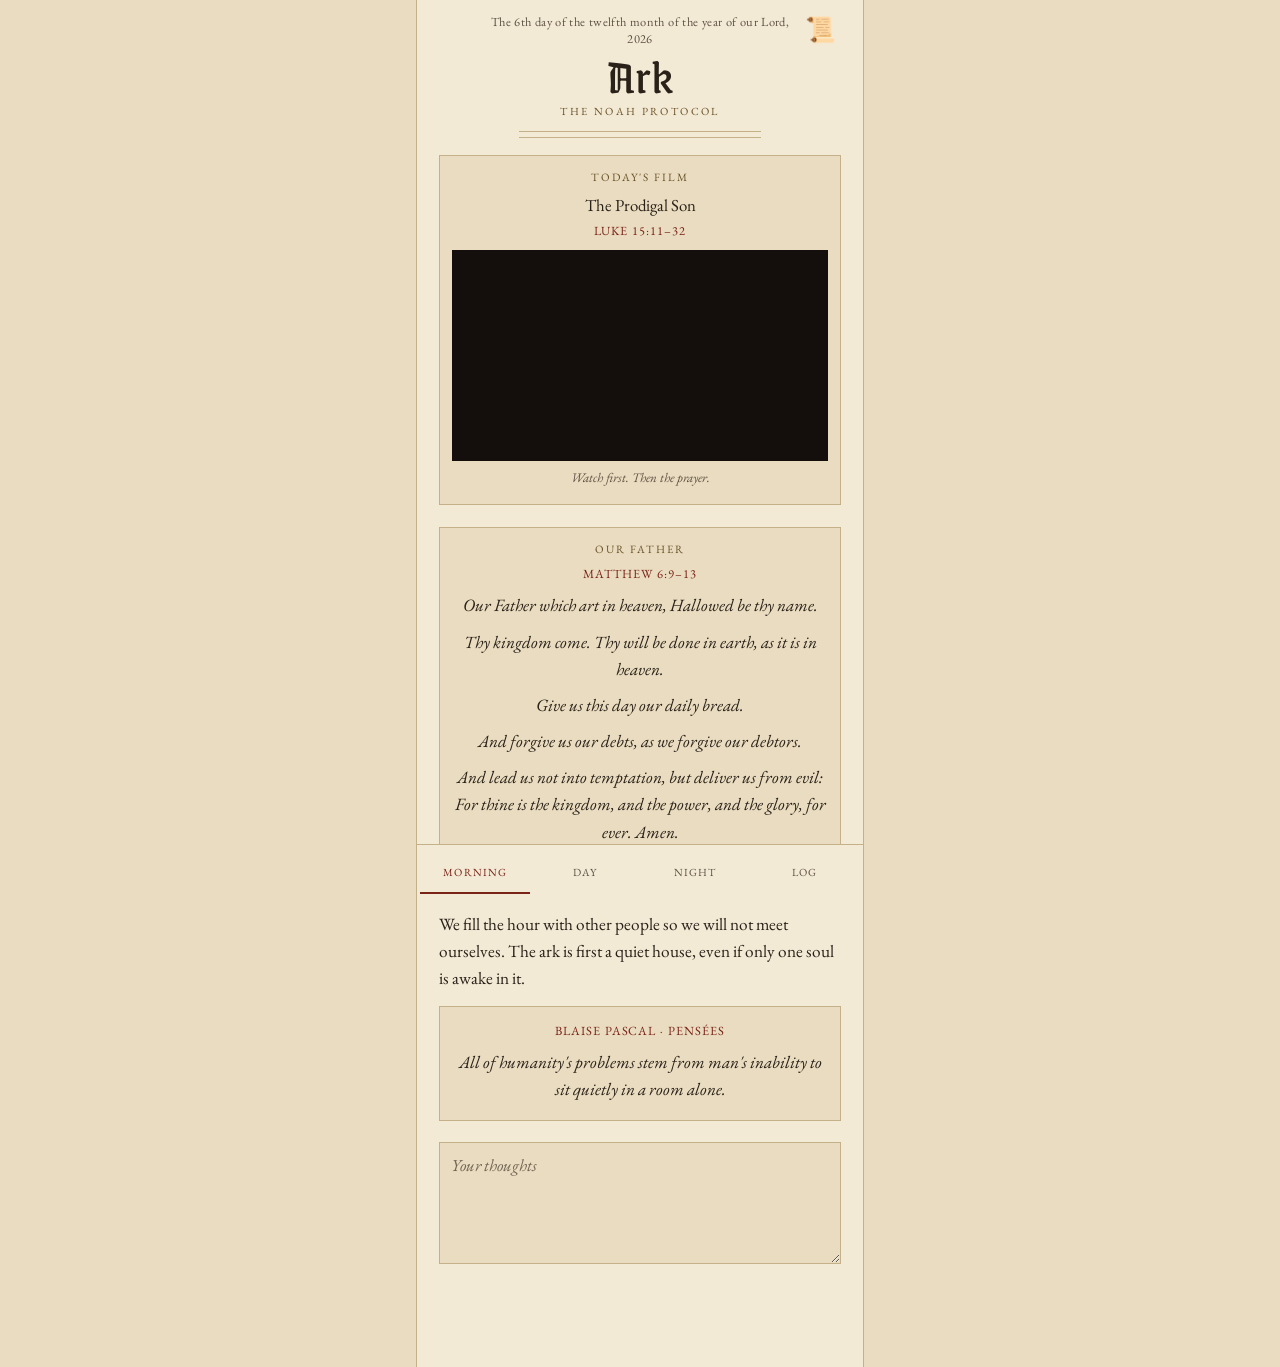
==== index.html @ 2a790497 "Add a sequential daily lesson and restore note placeholders One lesson a day: Morning teaches, Day k" ====
<!doctype html>
<html lang="en" dir="ltr">
  <head>
    <meta charset="UTF-8" />
    <meta name="viewport" content="width=device-width, initial-scale=1.0, viewport-fit=cover" />
    <title>Ark</title>
    <link rel="manifest" href="manifest.json" />
    <link rel="icon" href="icons/favicon.svg" type="image/svg+xml" />
    <link rel="icon" href="icons/favicon.ico" sizes="32x32" />
    <link rel="apple-touch-icon" href="icons/apple-touch-icon.png" />
    <meta name="theme-color" content="#000000" />
    <meta name="apple-mobile-web-app-capable" content="yes" />
    <meta name="apple-mobile-web-app-title" content="Ark" />
    <meta name="apple-mobile-web-app-status-bar-style" content="black" />
    <link rel="stylesheet" href="app.css" />
  </head>
  <body>
    <div class="page">
      <header class="masthead">
        <button type="button" class="settings-btn" id="settingsBtn" aria-label="Settings">📜</button>
        <p class="date-line" id="dateLine"></p>
        <h1 class="wordmark">Ark</h1>
        <p class="subtitle" data-i18n="subtitle">The Noah Protocol</p>
        <hr class="rule" />
      </header>
      <section class="pane" id="pane-morning">
        <div class="film" id="morningFilm">
          <h3 data-i18n="filmHead">Today's film</h3>
          <p class="film-title" id="filmTitle"></p>
          <p class="film-ref" id="filmRef"></p>
          <div class="film-frame" id="filmMount"></div>
          <p class="film-foot" id="filmFoot"></p>
        </div>
        <div class="our-father" id="ourFather">
          <h3 id="ourFatherHead">Our Father</h3>
          <p class="our-father-src" id="ourFatherSrc">Matthew 6:9–13</p>
          <div class="our-father-text" id="ourFatherText">
            <p>Our Father which art in heaven, Hallowed be thy name.</p>
            <p>Thy kingdom come. Thy will be done in earth, as it is in heaven.</p>
            <p>Give us this day our daily bread.</p>
            <p>And forgive us our debts, as we forgive our debtors.</p>
            <p>And lead us not into temptation, but deliver us from evil: For thine is the kingdom, and the power, and the glory, for ever. Amen.</p>
          </div>
        </div>
        <div class="lesson" id="lessonMorning">
          <h3 class="lesson-title" id="lessonTitle"></h3>
          <p class="lesson-teach" id="lessonTeach"></p>
          <div class="daily-quote" id="lessonWitness">
            <p class="daily-quote-src" id="lessonSrc"></p>
            <p class="daily-quote-text" id="lessonText"></p>
          </div>
        </div>
        <label class="note-block">
          <textarea class="note" data-slot="morning" rows="4" data-i18n-placeholder="notePh"></textarea>
        </label>
      </section>
      <section class="pane" id="pane-day" hidden>
        <div class="lesson lesson-keep">
          <h3 data-i18n="keepHead">Keep</h3>
          <p id="lessonKeep"></p>
        </div>
        <div class="desk">
          <h3 data-i18n="desk">Desk</h3>
          <p class="desk-now" id="chantTitle" data-i18n="chantRest">Chant at rest</p>
          <canvas class="chant-wave" id="chantWave" width="640" height="96" aria-hidden="true"></canvas>
          <div class="chant-hidden" id="chantMount"></div>
          <div class="desk-keys">
            <button class="key" type="button" id="chantPrev" data-i18n="prev">Prev</button>
            <button class="key" type="button" id="chantPlay" data-i18n="play">Play</button>
            <button class="key" type="button" id="chantNext" data-i18n="next">Next</button>
          </div>
          <p class="desk-foot" id="chantFoot"></p>
        </div>
        <label class="note-block">
          <textarea class="note" data-slot="day" rows="4" data-i18n-placeholder="notePh"></textarea>
        </label>
      </section>
      <section class="pane" id="pane-night" hidden>
        <div class="lesson lesson-close">
          <h3 data-i18n="closeHead">Close</h3>
          <p id="lessonClose"></p>
        </div>
        <label class="note-block">
          <span data-i18n="closing">Closing notes</span>
          <textarea class="note night" data-slot="night" rows="8" data-i18n-placeholder="notePh"></textarea>
        </label>
        <div class="sleep-row">
          <select id="noiseSelect" class="select-input">
            <option value="white" data-i18n="noiseWhite">White noise</option>
            <option value="rain" data-i18n="noiseRain">Rain</option>
            <option value="ocean" data-i18n="noiseOcean">Ocean</option>
            <option value="crickets" data-i18n="noiseCrickets">Crickets</option>
          </select>
          <button class="key" id="audioActionBtn" type="button" data-i18n="play" onclick="toggleNativeAudio()">Play</button>
        </div>
      </section>
      <section class="pane" id="pane-log" hidden>
        <div class="lede">
          <h2 data-i18n="logTitle">The log</h2>
        </div>
        <div class="stats" id="logStats"></div>
        <div id="logList"></div>
        <div class="remind" id="remindBox">
          <h3 data-i18n="remindHead">Bells</h3>
          <p class="remind-note" data-i18n="remindNote">Set a time for morning, day, and night. While this app is open it can ring. Add the calendar file so the phone still rings when the app is closed.</p>
          <div class="remind-row"><label for="remindOn" data-i18n="remindEnable">Enable</label><input type="checkbox" id="remindOn" /></div>
          <div class="remind-row"><label for="remind-morning" data-i18n="navMorning">Morning</label><input type="time" id="remind-morning" value="06:00" /></div>
          <div class="remind-row"><label for="remind-day" data-i18n="navDay">Day</label><input type="time" id="remind-day" value="12:00" /></div>
          <div class="remind-row"><label for="remind-night" data-i18n="navNight">Night</label><input type="time" id="remind-night" value="21:00" /></div>
          <button class="remind-ics" type="button" id="remindIcs" data-i18n="remindIcs">Add to phone calendar</button>
        </div>
      </section>
    </div>
    <nav class="nav-bar" data-i18n-aria="navAria" aria-label="The day">
      <button type="button" data-pane="morning" class="active" data-i18n="navMorning">Morning</button>
      <button type="button" data-pane="day" data-i18n="navDay">Day</button>
      <button type="button" data-pane="night" data-i18n="navNight">Night</button>
      <button type="button" data-pane="log" data-i18n="navLog">Log</button>
    </nav>
    <div class="modal-overlay" id="scriptureModal" onclick="closeModal()">
      <div class="modal-box" onclick="event.stopPropagation()">
        <div class="modal-header">
          <div class="modal-title" id="mTitle">Passage</div>
          <button class="modal-close" type="button" onclick="closeModal()">×</button>
        </div>
        <div class="modal-body" id="mBody"></div>
        <label class="note-block modal-note">
          <textarea class="note" id="modalNote" rows="4" data-i18n-placeholder="notePh"></textarea>
        </label>
      </div>
    </div>
    <div class="modal-overlay" id="settingsModal" onclick="closeSettings()">
      <div class="modal-box" onclick="event.stopPropagation()">
        <div class="modal-header">
          <div class="modal-title" data-i18n="settingsTitle">Settings</div>
          <button class="modal-close" type="button" onclick="closeSettings()">×</button>
        </div>
        <div class="setting">
          <span data-i18n="settingsLang">Language</span>
          <div class="choice" id="langChoice">
            <button type="button" data-lang="en">EN</button>
            <button type="button" data-lang="pt">PT</button>
          </div>
        </div>
        <div class="setting">
          <span data-i18n="settingsTheme">Theme</span>
          <div class="choice" id="themeChoice">
            <button type="button" data-theme-choice="system" data-i18n="themeSystem">System</button>
            <button type="button" data-theme-choice="light" data-i18n="themeLight">Light</button>
            <button type="button" data-theme-choice="dark" data-i18n="themeDark">Dark</button>
          </div>
        </div>
        <div class="drive-block">
          <span data-i18n="settingsDrive">Google Drive</span>
          <p class="remind-note" id="driveHint" data-i18n="driveHint">
            Private journal in Drive app data — it will not appear in My
            Drive. Connect once on each device. Notes upload when you tap
            Sync now, or when you leave the page. After a sync, the line
            below shows a time and how many days came through.
          </p>
          <label class="note-block">
            <span data-i18n="driveClient">OAuth client ID</span>
            <input
              type="text"
              id="driveClientId"
              class="drive-id"
              autocomplete="off"
              spellcheck="false"
            />
          </label>
          <p class="remind-note" id="driveStatus"></p>
          <button type="button" class="remind-ics" id="driveConnect" data-i18n="driveConnect">
            Connect Drive
          </button>
          <button type="button" class="remind-ics" id="driveSync" data-i18n="driveSync">
            Sync now
          </button>
          <button type="button" class="remind-ics" id="driveSignOut" data-i18n="driveSignOut">
            Sign out
          </button>
        </div>
        <div class="build-block">
          <p class="remind-note" id="buildLine">Build 57</p>
          <p class="remind-note" id="buildStatus"></p>
          <button type="button" class="remind-ics" id="buildReload" hidden>
            Reload to update
          </button>
        </div>
      </div>
    </div>
    <script src="drive-config.js"></script>
    <script src="readings.js"></script>
    <script src="quotes.js"></script>
    <script src="lessons.js"></script>
    <script src="scriptures.js"></script>
    <script src="app.js"></script>
  </body>
</html>
---- app.css ----
@font-face{font-family:"EB Garamond";src:url("fonts/eb-garamond-400.woff2") format("woff2");font-weight:400;font-style:normal;font-display:swap}
@font-face{font-family:"EB Garamond";src:url("fonts/eb-garamond-400-italic.woff2") format("woff2");font-weight:400;font-style:italic;font-display:swap}
@font-face{font-family:"EB Garamond";src:url("fonts/eb-garamond-700.woff2") format("woff2");font-weight:700;font-style:normal;font-display:swap}
@font-face{font-family:"Grenze Gotisch";src:url("fonts/grenze-gotisch-400.woff2") format("woff2");font-weight:400;font-style:normal;font-display:swap}
:root{--paper:#f3ead6;--paper-2:#e9dcc0;--ink:#2a2118;--ink-soft:#5e5143;--rubric:#7a2418;--rule:#c4b089;--gold:#8a6d3b;--gold-deep:#6a5228;--font-book:"EB Garamond",Georgia,"Palatino Linotype",Palatino,"Times New Roman",serif;--font-display:"Grenze Gotisch",Georgia,serif;--pad:1.1rem;--max:26.5rem;--nav-h:3.6rem}
html[data-theme="dark"]{--paper:#1a1612;--paper-2:#241f19;--ink:#eddcc0;--ink-soft:#b9a78c;--rubric:#d46a58;--rule:#5a4c38;--gold:#c4a056;--gold-deep:#e0c27a}
@media(prefers-color-scheme:dark){html:not([data-theme="light"]){--paper:#1a1612;--paper-2:#241f19;--ink:#eddcc0;--ink-soft:#b9a78c;--rubric:#d46a58;--rule:#5a4c38;--gold:#c4a056;--gold-deep:#e0c27a}}
*{box-sizing:border-box;margin:0;padding:0}html,body{background:var(--paper);color:var(--ink);direction:ltr}html{overflow-x:hidden}body{font-family:var(--font-book);font-size:1.125rem;line-height:1.55;-webkit-font-smoothing:antialiased;padding:env(safe-area-inset-top) 0 0}button,input,textarea,select{font-family:inherit;color:inherit}
.page{width:min(var(--max),100%);margin:0 auto;padding:0.6rem var(--pad) calc(var(--nav-h) + 1.5rem + env(safe-area-inset-bottom));container-type:inline-size}
.masthead{position:relative;text-align:center;padding:0.2rem 2.6rem 0.15rem}
.date-line{font-size:0.78rem;letter-spacing:0.03em;line-height:1.4;color:var(--ink-soft);margin:0 auto 0.2rem;max-width:22rem}
.wordmark{font-family:var(--font-display);font-size:clamp(2.5rem,14vw,3.2rem);font-size:clamp(2.5rem,12cqi,3.2rem);font-weight:400;line-height:1;letter-spacing:0.02em}
.subtitle{margin-top:0.15rem;font-size:0.68rem;letter-spacing:0.22em;text-transform:uppercase;color:var(--gold-deep)}
.settings-btn{position:absolute;top:0;right:0;z-index:2;width:2.6rem;height:2.6rem;padding:0;border:0;background:transparent;box-shadow:none;appearance:none;-webkit-appearance:none;color:inherit;font-family:"Apple Color Emoji","Segoe UI Emoji","Noto Color Emoji",sans-serif;font-size:1.55rem;line-height:1;cursor:pointer;-webkit-tap-highlight-color:transparent}
.choice{display:flex;gap:0.35rem}.choice button{appearance:none;background:var(--paper-2);border:1px solid var(--rule);color:var(--ink);min-height:2.5rem;padding:0 0.7rem;font-size:0.78rem;letter-spacing:0.06em;cursor:pointer}.choice button.active{background:var(--ink);color:var(--paper);border-color:var(--ink)}
.setting{display:flex;align-items:center;justify-content:space-between;gap:0.75rem;margin:0.85rem 0}.setting>span{font-size:1.02rem}
.drive-block{margin:1rem 0 0.2rem;padding-top:0.85rem;border-top:1px solid var(--rule)}.drive-block>span{display:block;font-size:1.02rem;margin-bottom:0.35rem}.drive-id{display:block;width:100%;background:var(--paper-2);border:1px solid var(--rule);color:var(--ink);min-height:2.6rem;padding:0 0.65rem;font-size:0.85rem;text-align:left}
.build-block{margin:1.1rem 0 0.2rem;padding-top:0.85rem;border-top:1px solid var(--rule)}.build-block .remind-note{margin-bottom:0.35rem}
.rule{border:0;height:7px;margin:0.7rem 2.4rem 0.9rem;border-top:1px solid var(--rule);border-bottom:1px solid var(--rule)}
.pane[hidden]{display:none!important}.lede{margin-bottom:1.15rem}.lede h2{font-size:1.02rem;font-weight:400;font-style:italic;color:var(--rubric);text-align:center;margin-bottom:0.65rem}.lede p{margin-bottom:0.75rem;font-size:1.08rem}
.act{padding:0.95rem 0 1.05rem;border-top:1px dotted var(--rule)}.act-head{display:flex;align-items:flex-start;gap:0.65rem;cursor:pointer}.act-head input[type=checkbox]{appearance:none;-webkit-appearance:none;flex:0 0 1.35rem;width:1.35rem;height:1.35rem;margin-top:0.2rem;border:1.5px solid var(--gold);background:transparent;border-radius:1px}.act-head input[type=checkbox]:checked{background:var(--rubric);border-color:var(--rubric);box-shadow:inset 0 0 0 2px var(--paper)}
.act-name{font-size:1.14rem;font-weight:700;line-height:1.3}.act-name .n{font-weight:400;font-style:italic;color:var(--rubric);margin-right:0.28rem}.act-body{margin:0.45rem 0 0 2.05rem;color:var(--ink-soft);font-size:1.04rem}.act-body p{margin-bottom:0.65rem}
.reading:empty{display:none}.reading{background:var(--paper-2);border:1px solid var(--rule);padding:0.9rem 0.85rem 1rem;margin:0.55rem 0 0.7rem}.reading .src{font-size:0.72rem;letter-spacing:0.16em;text-transform:uppercase;color:var(--rubric);margin-bottom:0.5rem}.reading p{font-style:italic;color:var(--ink);font-size:1.08rem;line-height:1.58;margin-bottom:0.7rem}.reading p:last-child{margin-bottom:0}
.passage{display:block;position:relative;z-index:2;background:none;border:0;color:var(--rubric);font-style:italic;font-size:0.98rem;min-height:2.4rem;padding:0.15rem 0;cursor:pointer;text-align:left;-webkit-tap-highlight-color:transparent}
.note-block{display:block;margin-top:0.75rem}.note-block>span{display:block;font-size:0.7rem;letter-spacing:0.16em;text-transform:uppercase;color:var(--gold-deep);margin-bottom:0.3rem}
textarea.note{display:block;width:100%;min-height:6.2rem;resize:vertical;background:var(--paper-2);color:var(--ink);border:1px solid var(--rule);padding:0.6rem 0.7rem;font-size:1.05rem;line-height:1.5;font-style:italic}textarea.note::placeholder{color:var(--ink-soft);opacity:0.85}textarea.note:focus{outline:1px solid var(--gold);background:var(--paper)}textarea.note.night{min-height:9.5rem}
.sleep-row{display:flex;gap:0.5rem;margin-top:0.85rem}
.film{margin:0 0 1.35rem;padding:0.85rem 0.8rem 1rem;border:1px solid var(--rule);background:var(--paper-2)}.film h3{font-size:0.7rem;font-weight:400;letter-spacing:0.18em;text-transform:uppercase;text-align:center;color:var(--gold-deep);margin-bottom:0.35rem}.film-title{font-size:1.05rem;text-align:center;margin-bottom:0.2rem}.film-ref{font-size:0.78rem;letter-spacing:0.08em;text-transform:uppercase;color:var(--rubric);text-align:center;margin-bottom:0.55rem}.film-frame{width:100%;aspect-ratio:16/9;background:#140f0c;margin-bottom:0.45rem;overflow:hidden;position:relative;z-index:1;isolation:isolate}.film-frame iframe{width:100%;height:100%;border:0;display:block;pointer-events:auto}.film-frame:fullscreen,.film-frame:-webkit-full-screen,.film-frame iframe:fullscreen,.film-frame iframe:-webkit-full-screen{width:100%;height:100%;aspect-ratio:auto;overflow:visible;background:#000}.film-foot{font-size:0.82rem;font-style:italic;color:var(--ink-soft);text-align:center}
.our-father{margin:0 0 1.35rem;padding:0.85rem 0.8rem 1rem;border:1px solid var(--rule);background:var(--paper-2)}.our-father h3{font-size:0.7rem;font-weight:400;letter-spacing:0.18em;text-transform:uppercase;text-align:center;color:var(--gold-deep);margin-bottom:0.35rem}.our-father-src{font-size:0.78rem;letter-spacing:0.08em;text-transform:uppercase;color:var(--rubric);text-align:center;margin-bottom:0.55rem}.our-father-text p{font-style:italic;text-align:center;font-size:1.08rem;line-height:1.58;margin:0 0 0.55rem;color:var(--ink)}.our-father-text p:last-child{margin-bottom:0}
.daily-quote{margin:0 0 1.35rem;padding:0.85rem 0.8rem 1rem;border:1px solid var(--rule);background:var(--paper-2)}.daily-quote-src{font-size:0.78rem;letter-spacing:0.08em;text-transform:uppercase;color:var(--rubric);text-align:center;margin-bottom:0.55rem}.daily-quote-text{font-style:italic;text-align:center;font-size:1.08rem;line-height:1.58;color:var(--ink)}
.lesson{margin:0 0 1.35rem}.lesson-title{font-size:0.7rem;font-weight:400;letter-spacing:0.18em;text-transform:uppercase;text-align:center;color:var(--gold-deep);margin-bottom:0.55rem}.lesson-teach{font-size:1.08rem;line-height:1.58;color:var(--ink);margin-bottom:0.85rem}.lesson .daily-quote{margin:0}.lesson-keep,.lesson-close{margin:0 0 1.35rem;padding:0.85rem 0.8rem 1rem;border:1px solid var(--rule);background:var(--paper-2)}.lesson-keep h3,.lesson-close h3{font-size:0.7rem;font-weight:400;letter-spacing:0.18em;text-transform:uppercase;text-align:center;color:var(--gold-deep);margin-bottom:0.55rem}.lesson-keep p,.lesson-close p{font-size:1.08rem;line-height:1.58;color:var(--ink);text-align:center}
.pane > .note-block{margin:0 0 1.35rem}
.desk{margin:0 0 1.35rem;padding:0.85rem 0.8rem 1rem;border:1px solid var(--rule);background:var(--paper-2);position:relative}.desk h3{font-size:0.7rem;font-weight:400;letter-spacing:0.18em;text-transform:uppercase;text-align:center;color:var(--gold-deep);margin-bottom:0.35rem}.desk-now{font-size:0.98rem;text-align:center;margin-bottom:0.45rem;min-height:1.4em}.chant-wave{display:block;width:100%;height:4.5rem;margin:0 0 0.55rem;background:var(--paper);border:1px solid var(--rule)}.chant-hidden{position:absolute;width:1px;height:1px;padding:0;margin:-1px;overflow:hidden;clip:rect(0,0,0,0);border:0}.desk-keys{display:grid;grid-template-columns:1fr 1fr 1fr;gap:0.4rem}.desk-keys .key{flex:none;width:100%}.desk-foot{margin-top:0.55rem;font-size:0.82rem;font-style:italic;color:var(--ink-soft);text-align:center}
.select-input{flex:1;background:var(--paper-2);border:1px solid var(--rule);min-height:3.15rem;padding:0 0.7rem;font-size:1rem;text-align:center}.key{appearance:none;flex:0 0 5.5rem;background:var(--ink);color:var(--paper);border:1px solid var(--ink);min-height:3.15rem;font-size:0.68rem;letter-spacing:0.08em;text-transform:uppercase;cursor:pointer}
.nav-bar{position:fixed;left:50%;bottom:0;transform:translateX(-50%);width:min(var(--max),100%);display:grid;grid-template-columns:1fr 1fr 1fr 1fr;background:var(--paper);border-top:1px solid var(--rule);padding:0.25rem 0.2rem calc(0.35rem + env(safe-area-inset-bottom));z-index:30}.nav-bar button{appearance:none;background:none;border:0;min-height:2.85rem;font-size:0.68rem;letter-spacing:0.1em;text-transform:uppercase;color:var(--ink-soft);cursor:pointer}.nav-bar button.active{color:var(--rubric);box-shadow:inset 0 -2px 0 var(--rubric)}
.stats{display:grid;grid-template-columns:1fr 1fr 1fr;gap:0.45rem;margin-bottom:1.25rem}.stat{border:1px solid var(--rule);padding:0.65rem 0.4rem 0.7rem;text-align:center}.stat b{display:block;font-size:1.45rem;font-weight:400;color:var(--rubric);line-height:1.15}.stat span{display:block;margin-top:0.2rem;font-size:0.62rem;letter-spacing:0.08em;text-transform:uppercase;color:var(--ink-soft)}
.log-day{border-bottom:1px dotted var(--rule);padding:0.65rem 0}.log-day summary{cursor:pointer;list-style:none;font-size:1.02rem}.log-day summary::-webkit-details-marker{display:none}.log-day .meta{color:var(--ink-soft);font-size:0.9rem;font-style:italic}.log-entry{margin-top:0.55rem}.log-entry .k{font-size:0.68rem;letter-spacing:0.12em;text-transform:uppercase;color:var(--gold-deep);margin-bottom:0.15rem}.log-entry p{font-style:italic;white-space:pre-wrap;color:var(--ink)}.log-empty{font-style:italic;color:var(--ink-soft)}
.remind{margin:1.4rem 0 0.4rem;padding:0.95rem 0 0.2rem;border-top:1px dotted var(--rule)}.remind h3{font-size:0.7rem;font-weight:400;letter-spacing:0.18em;text-transform:uppercase;color:var(--gold-deep);margin-bottom:0.45rem}.remind-note{font-size:0.95rem;font-style:italic;color:var(--ink-soft);margin-bottom:0.7rem}.remind-row{display:flex;align-items:center;justify-content:space-between;gap:0.75rem;min-height:2.75rem;margin:0.2rem 0}.remind-row label{font-size:1.02rem}.remind-row input[type=time]{background:var(--paper-2);border:1px solid var(--rule);color:var(--ink);min-height:2.6rem;padding:0 0.5rem;font-size:1rem}.remind-row input[type=checkbox]{width:1.25rem;height:1.25rem;accent-color:var(--rubric)}.remind-ics{display:block;width:100%;margin:0.65rem 0 0.85rem;background:var(--ink);color:var(--paper);border:0;min-height:2.8rem;font-size:0.78rem;letter-spacing:0.08em;text-transform:uppercase;cursor:pointer}
.modal-overlay{position:fixed;inset:0;background:rgba(26,22,18,0.78);display:none;justify-content:center;align-items:flex-end;z-index:80}.modal-overlay.open{display:flex!important}.modal-box{background:var(--paper);width:100%;max-width:var(--max);padding:1.1rem var(--pad) calc(1.2rem + env(safe-area-inset-bottom));max-height:88dvh;display:flex;flex-direction:column;border-top:3px solid var(--rubric)}.modal-header{display:flex;justify-content:space-between;align-items:baseline;gap:0.75rem;border-bottom:1px solid var(--rule);padding-bottom:0.6rem;margin-bottom:0.75rem}.modal-title{font-size:1.05rem;font-style:italic;color:var(--rubric)}
#settingsModal .modal-header{align-items:center}
#settingsModal .modal-title{font-family:var(--font-display);font-style:normal;font-size:1.7rem;line-height:1.05;letter-spacing:0.02em;color:var(--ink)}.modal-close{background:none;border:0;color:var(--ink-soft);font-size:1.8rem;min-width:2.5rem;min-height:2.5rem;cursor:pointer}.modal-body{overflow-y:auto;font-size:1.12rem;line-height:1.65;-webkit-overflow-scrolling:touch}.modal-body p{margin-bottom:0.9rem}.v-num{color:var(--rubric);font-size:0.75rem;vertical-align:super;margin-right:0.25rem}.modal-note{margin-top:0.7rem;padding-top:0.7rem;border-top:1px solid var(--rule)}
@media(min-width:480px){
  :root{--pad:1.35rem;--max:28rem}
  .modal-overlay{align-items:center}
  .modal-box{border:1px solid var(--rule);border-top:3px solid var(--rubric);width:min(var(--max),calc(100% - 2rem))}
}
@media(min-width:40rem){
  html{background:var(--paper-2)}
  body{background:transparent}
  .page{background:var(--paper);border-inline:1px solid var(--rule);min-height:100dvh}
  .nav-bar{border-inline:1px solid var(--rule)}
  .wordmark{font-size:3.1rem}
}
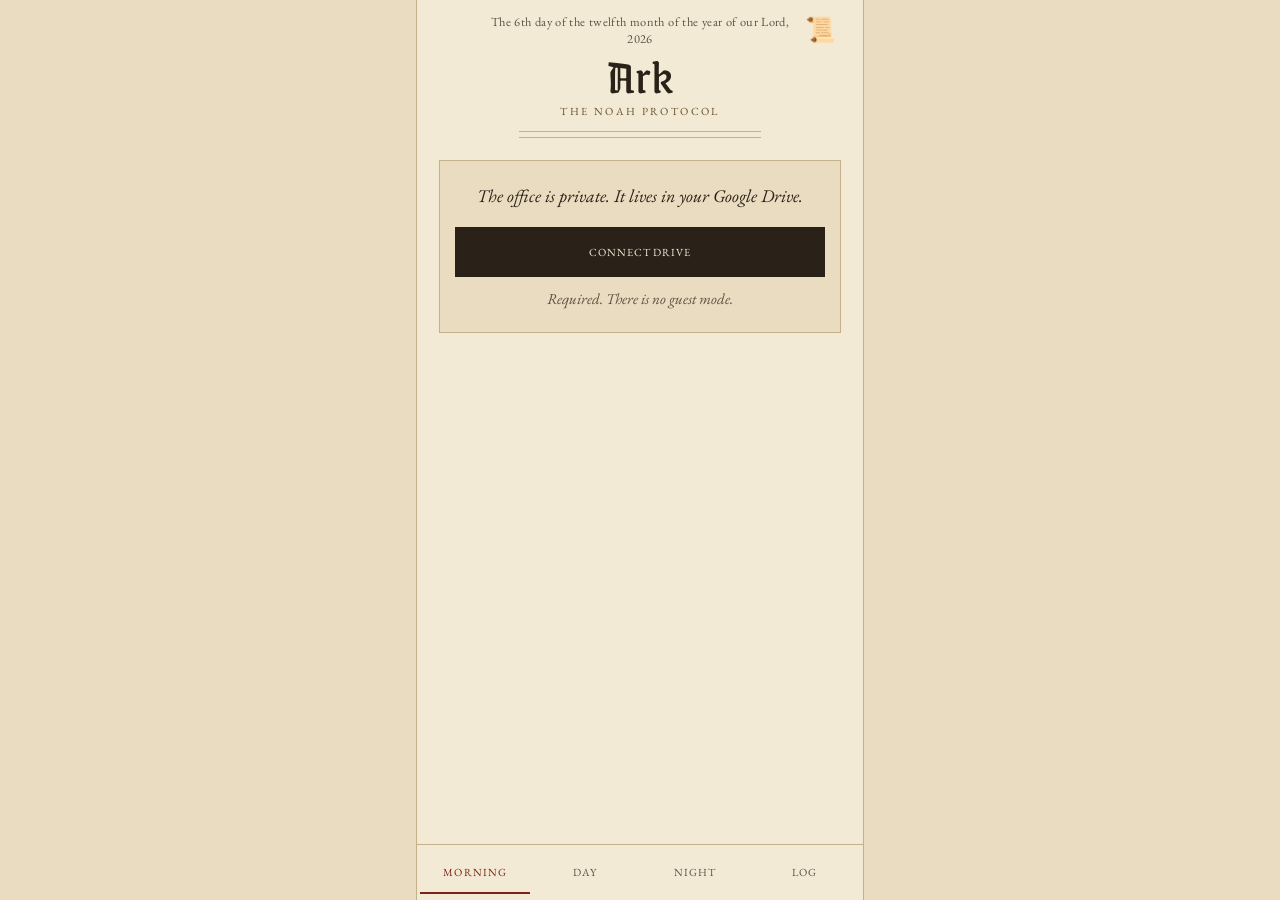
==== commit dce36676: "Gate the office to clock windows and keep the journal on Drive. Unsigned devices see Connect Drive o" ====
--- a/index.html
+++ b/index.html
@@ -23,75 +23,123 @@
         <p class="subtitle" data-i18n="subtitle">The Noah Protocol</p>
         <hr class="rule" />
       </header>
-      <section class="pane" id="pane-morning">
-        <div class="film" id="morningFilm">
-          <h3 data-i18n="filmHead">Today's film</h3>
-          <p class="film-title" id="filmTitle"></p>
-          <p class="film-ref" id="filmRef"></p>
-          <div class="film-frame" id="filmMount"></div>
-          <p class="film-foot" id="filmFoot"></p>
-        </div>
-        <div class="our-father" id="ourFather">
-          <h3 id="ourFatherHead">Our Father</h3>
-          <p class="our-father-src" id="ourFatherSrc">Matthew 6:9–13</p>
-          <div class="our-father-text" id="ourFatherText">
-            <p>Our Father which art in heaven, Hallowed be thy name.</p>
-            <p>Thy kingdom come. Thy will be done in earth, as it is in heaven.</p>
-            <p>Give us this day our daily bread.</p>
-            <p>And forgive us our debts, as we forgive our debtors.</p>
-            <p>And lead us not into temptation, but deliver us from evil: For thine is the kingdom, and the power, and the glory, for ever. Amen.</p>
-          </div>
-        </div>
-        <div class="lesson" id="lessonMorning">
-          <h3 class="lesson-title" id="lessonTitle"></h3>
-          <p class="lesson-teach" id="lessonTeach"></p>
-          <div class="daily-quote" id="lessonWitness">
-            <p class="daily-quote-src" id="lessonSrc"></p>
-            <p class="daily-quote-text" id="lessonText"></p>
-          </div>
-        </div>
-        <label class="note-block">
-          <textarea class="note" data-slot="morning" rows="4" data-i18n-placeholder="notePh"></textarea>
-        </label>
+      <div class="connect-card" id="connectCard">
+        <p class="connect-lead" data-i18n="connectDriveLead">The office is private. It lives in your Google Drive.</p>
+        <button class="key connect-key" type="button" id="connectDriveMain" data-i18n="driveConnect">Connect Drive</button>
+        <p class="connect-req" data-i18n="connectRequired">Required. There is no guest mode.</p>
+      </div>
+      <div class="closed-card" id="officeClosed" hidden>
+        <h3 data-i18n="officeClosed">This office is closed.</h3>
+        <p class="closed-body" id="officeClosedBody"></p>
+        <p class="closed-foot" data-i18n="missStands">The miss will stand in the log.</p>
+      </div>
+      <section class="pane" id="pane-morning" hidden>
+        <div class="office-body">
+          <div class="film" id="morningFilm">
+            <h3 data-i18n="filmHead">Today's film</h3>
+            <p class="film-title" id="filmTitle"></p>
+            <p class="film-ref" id="filmRef"></p>
+            <div class="film-frame" id="filmMount"></div>
+            <p class="film-foot" id="filmFoot"></p>
+          </div>
+          <div class="our-father" id="ourFather">
+            <h3 id="ourFatherHead">Our Father</h3>
+            <p class="our-father-src" id="ourFatherSrc">Matthew 6:9–13</p>
+            <div class="our-father-text" id="ourFatherText">
+              <p>Our Father which art in heaven, Hallowed be thy name.</p>
+              <p>Thy kingdom come. Thy will be done in earth, as it is in heaven.</p>
+              <p>Give us this day our daily bread.</p>
+              <p>And forgive us our debts, as we forgive our debtors.</p>
+              <p>And lead us not into temptation, but deliver us from evil: For thine is the kingdom, and the power, and the glory, for ever. Amen.</p>
+            </div>
+          </div>
+          <div class="lesson" id="lessonMorning">
+            <h3 class="lesson-title" id="lessonTitle"></h3>
+            <p class="lesson-teach" id="lessonTeach"></p>
+            <div class="daily-quote" id="lessonWitness">
+              <p class="daily-quote-src" id="lessonSrc"></p>
+              <p class="daily-quote-text" id="lessonText"></p>
+            </div>
+          </div>
+          <div class="entry-block" data-entry="morning">
+            <span data-i18n="yourEntry">Your entry</span>
+            <textarea class="note" data-slot="morning" rows="4" data-i18n-placeholder="notePh"></textarea>
+            <input type="file" id="attach-morning" hidden />
+            <div class="entry-keys">
+              <button class="key ghost" type="button" data-attach="morning" data-i18n="attach">Attach</button>
+              <button class="key" type="button" data-save="morning" data-i18n="save">Save</button>
+            </div>
+            <p class="attach-name" id="attachName-morning"></p>
+            <p class="window-meta" data-window-meta="morning"></p>
+            <div class="share-row">
+              <button type="button" class="share-link" data-share="morning" data-i18n="shareReading">Share reading</button>
+            </div>
+          </div>
+        </div>
       </section>
       <section class="pane" id="pane-day" hidden>
-        <div class="lesson lesson-keep">
-          <h3 data-i18n="keepHead">Keep</h3>
-          <p id="lessonKeep"></p>
-        </div>
-        <div class="desk">
-          <h3 data-i18n="desk">Desk</h3>
-          <p class="desk-now" id="chantTitle" data-i18n="chantRest">Chant at rest</p>
-          <canvas class="chant-wave" id="chantWave" width="640" height="96" aria-hidden="true"></canvas>
-          <div class="chant-hidden" id="chantMount"></div>
-          <div class="desk-keys">
-            <button class="key" type="button" id="chantPrev" data-i18n="prev">Prev</button>
-            <button class="key" type="button" id="chantPlay" data-i18n="play">Play</button>
-            <button class="key" type="button" id="chantNext" data-i18n="next">Next</button>
-          </div>
-          <p class="desk-foot" id="chantFoot"></p>
-        </div>
-        <label class="note-block">
-          <textarea class="note" data-slot="day" rows="4" data-i18n-placeholder="notePh"></textarea>
-        </label>
+        <div class="office-body">
+          <div class="lesson lesson-keep">
+            <h3 data-i18n="keepHead">Keep</h3>
+            <p id="lessonKeep"></p>
+          </div>
+          <div class="desk">
+            <h3 data-i18n="desk">Desk</h3>
+            <p class="desk-now" id="chantTitle" data-i18n="chantRest">Chant at rest</p>
+            <canvas class="chant-wave" id="chantWave" width="640" height="96" aria-hidden="true"></canvas>
+            <div class="chant-hidden" id="chantMount"></div>
+            <div class="desk-keys">
+              <button class="key" type="button" id="chantPrev" data-i18n="prev">Prev</button>
+              <button class="key" type="button" id="chantPlay" data-i18n="play">Play</button>
+              <button class="key" type="button" id="chantNext" data-i18n="next">Next</button>
+            </div>
+            <p class="desk-foot" id="chantFoot"></p>
+          </div>
+          <div class="entry-block" data-entry="day">
+            <span data-i18n="yourEntry">Your entry</span>
+            <textarea class="note" data-slot="day" rows="4" data-i18n-placeholder="notePh"></textarea>
+            <input type="file" id="attach-day" hidden />
+            <div class="entry-keys">
+              <button class="key ghost" type="button" data-attach="day" data-i18n="attach">Attach</button>
+              <button class="key" type="button" data-save="day" data-i18n="save">Save</button>
+            </div>
+            <p class="attach-name" id="attachName-day"></p>
+            <p class="window-meta" data-window-meta="day"></p>
+            <div class="share-row">
+              <button type="button" class="share-link" data-share="day" data-i18n="shareReading">Share reading</button>
+            </div>
+          </div>
+        </div>
       </section>
       <section class="pane" id="pane-night" hidden>
-        <div class="lesson lesson-close">
-          <h3 data-i18n="closeHead">Close</h3>
-          <p id="lessonClose"></p>
-        </div>
-        <label class="note-block">
-          <span data-i18n="closing">Closing notes</span>
-          <textarea class="note night" data-slot="night" rows="8" data-i18n-placeholder="notePh"></textarea>
-        </label>
-        <div class="sleep-row">
-          <select id="noiseSelect" class="select-input">
-            <option value="white" data-i18n="noiseWhite">White noise</option>
-            <option value="rain" data-i18n="noiseRain">Rain</option>
-            <option value="ocean" data-i18n="noiseOcean">Ocean</option>
-            <option value="crickets" data-i18n="noiseCrickets">Crickets</option>
-          </select>
-          <button class="key" id="audioActionBtn" type="button" data-i18n="play" onclick="toggleNativeAudio()">Play</button>
+        <div class="office-body">
+          <div class="lesson lesson-close">
+            <h3 data-i18n="closeHead">Close</h3>
+            <p id="lessonClose"></p>
+          </div>
+          <div class="entry-block" data-entry="night">
+            <span data-i18n="closing">Closing notes</span>
+            <textarea class="note night" data-slot="night" rows="8" data-i18n-placeholder="notePh"></textarea>
+            <input type="file" id="attach-night" hidden />
+            <div class="entry-keys">
+              <button class="key ghost" type="button" data-attach="night" data-i18n="attach">Attach</button>
+              <button class="key" type="button" data-save="night" data-i18n="save">Save</button>
+            </div>
+            <p class="attach-name" id="attachName-night"></p>
+            <p class="window-meta" data-window-meta="night"></p>
+            <div class="share-row">
+              <button type="button" class="share-link" data-share="night" data-i18n="shareReading">Share reading</button>
+            </div>
+          </div>
+          <div class="sleep-row">
+            <select id="noiseSelect" class="select-input">
+              <option value="white" data-i18n="noiseWhite">White noise</option>
+              <option value="rain" data-i18n="noiseRain">Rain</option>
+              <option value="ocean" data-i18n="noiseOcean">Ocean</option>
+              <option value="crickets" data-i18n="noiseCrickets">Crickets</option>
+            </select>
+            <button class="key" id="audioActionBtn" type="button" data-i18n="play" onclick="toggleNativeAudio()">Play</button>
+          </div>
         </div>
       </section>
       <section class="pane" id="pane-log" hidden>
@@ -100,11 +148,12 @@
         </div>
         <div class="stats" id="logStats"></div>
         <div id="logList"></div>
+        <p class="log-foot" data-i18n="logReadonly">Read-only. Restore from Drive.</p>
         <div class="remind" id="remindBox">
           <h3 data-i18n="remindHead">Bells</h3>
           <p class="remind-note" data-i18n="remindNote">Set a time for morning, day, and night. While this app is open it can ring. Add the calendar file so the phone still rings when the app is closed.</p>
           <div class="remind-row"><label for="remindOn" data-i18n="remindEnable">Enable</label><input type="checkbox" id="remindOn" /></div>
-          <div class="remind-row"><label for="remind-morning" data-i18n="navMorning">Morning</label><input type="time" id="remind-morning" value="06:00" /></div>
+          <div class="remind-row"><label for="remind-morning" data-i18n="navMorning">Morning</label><input type="time" id="remind-morning" value="05:00" /></div>
           <div class="remind-row"><label for="remind-day" data-i18n="navDay">Day</label><input type="time" id="remind-day" value="12:00" /></div>
           <div class="remind-row"><label for="remind-night" data-i18n="navNight">Night</label><input type="time" id="remind-night" value="21:00" /></div>
           <button class="remind-ics" type="button" id="remindIcs" data-i18n="remindIcs">Add to phone calendar</button>
@@ -129,6 +178,26 @@
         </label>
       </div>
     </div>
+    <div class="modal-overlay" id="shareModal" onclick="closeShare()">
+      <div class="modal-box" onclick="event.stopPropagation()">
+        <div class="modal-header">
+          <div class="modal-title" data-i18n="shareThisOffice">Share this office</div>
+          <button class="modal-close" type="button" onclick="closeShare()">×</button>
+        </div>
+        <p class="share-lead" data-i18n="shareReading">Share reading</p>
+        <p class="remind-note" data-i18n="shareReadingHelp">Curriculum only. Friend needs no Google.</p>
+        <label class="share-check">
+          <input type="checkbox" id="shareInclude" />
+          <span>
+            <strong data-i18n="shareReflection">Share my reflection</strong>
+            <em data-i18n="includeNote">Include my note.</em>
+            <em data-i18n="journalLeaves">Your journal leaves this device.</em>
+          </span>
+        </label>
+        <button type="button" class="key connect-key" id="shareGo" data-i18n="openSystemShare">Open system share</button>
+        <p class="remind-note" id="shareStatus"></p>
+      </div>
+    </div>
     <div class="modal-overlay" id="settingsModal" onclick="closeSettings()">
       <div class="modal-box" onclick="event.stopPropagation()">
         <div class="modal-header">
@@ -152,11 +221,8 @@
         </div>
         <div class="drive-block">
           <span data-i18n="settingsDrive">Google Drive</span>
-          <p class="remind-note" id="driveHint" data-i18n="driveHint">
-            Private journal in Drive app data — it will not appear in My
-            Drive. Connect once on each device. Notes upload when you tap
-            Sync now, or when you leave the page. After a sync, the line
-            below shows a time and how many days came through.
+          <p class="remind-note" id="driveHint" data-i18n="driveHintFolder">
+            Journal in your Drive folder Devotional_Journal, sheet Devotional_Entries. Connect once on each device. Notes upload when you tap Save during an open office — never after the window closes.
           </p>
           <label class="note-block">
             <span data-i18n="driveClient">OAuth client ID</span>
@@ -168,6 +234,19 @@
               spellcheck="false"
             />
           </label>
+          <label class="note-block">
+            <span data-i18n="formUrl">Public Form URL</span>
+            <input
+              type="url"
+              id="formUrl"
+              class="drive-id"
+              autocomplete="off"
+              spellcheck="false"
+            />
+          </label>
+          <p class="remind-note" data-i18n="formUrlHint">
+            Optional. Paste a Google Form link (anyone with the link, sign-in off). Shared with the reading so a friend can leave a mark without Google.
+          </p>
           <p class="remind-note" id="driveStatus"></p>
           <button type="button" class="remind-ics" id="driveConnect" data-i18n="driveConnect">
             Connect Drive
@@ -180,7 +259,7 @@
           </button>
         </div>
         <div class="build-block">
-          <p class="remind-note" id="buildLine">Build 57</p>
+          <p class="remind-note" id="buildLine">Build 58</p>
           <p class="remind-note" id="buildStatus"></p>
           <button type="button" class="remind-ics" id="buildReload" hidden>
             Reload to update
@@ -193,6 +272,12 @@
     <script src="quotes.js"></script>
     <script src="lessons.js"></script>
     <script src="scriptures.js"></script>
+    <script src="i18n.js"></script>
+    <script src="time.js"></script>
+    <script src="curriculum.js"></script>
+    <script src="drafts.js"></script>
+    <script src="drive-journal.js"></script>
+    <script src="share.js"></script>
     <script src="app.js"></script>
   </body>
 </html>
--- a/app.css
+++ b/app.css
@@ -34,7 +34,7 @@
 .select-input{flex:1;background:var(--paper-2);border:1px solid var(--rule);min-height:3.15rem;padding:0 0.7rem;font-size:1rem;text-align:center}.key{appearance:none;flex:0 0 5.5rem;background:var(--ink);color:var(--paper);border:1px solid var(--ink);min-height:3.15rem;font-size:0.68rem;letter-spacing:0.08em;text-transform:uppercase;cursor:pointer}
 .nav-bar{position:fixed;left:50%;bottom:0;transform:translateX(-50%);width:min(var(--max),100%);display:grid;grid-template-columns:1fr 1fr 1fr 1fr;background:var(--paper);border-top:1px solid var(--rule);padding:0.25rem 0.2rem calc(0.35rem + env(safe-area-inset-bottom));z-index:30}.nav-bar button{appearance:none;background:none;border:0;min-height:2.85rem;font-size:0.68rem;letter-spacing:0.1em;text-transform:uppercase;color:var(--ink-soft);cursor:pointer}.nav-bar button.active{color:var(--rubric);box-shadow:inset 0 -2px 0 var(--rubric)}
 .stats{display:grid;grid-template-columns:1fr 1fr 1fr;gap:0.45rem;margin-bottom:1.25rem}.stat{border:1px solid var(--rule);padding:0.65rem 0.4rem 0.7rem;text-align:center}.stat b{display:block;font-size:1.45rem;font-weight:400;color:var(--rubric);line-height:1.15}.stat span{display:block;margin-top:0.2rem;font-size:0.62rem;letter-spacing:0.08em;text-transform:uppercase;color:var(--ink-soft)}
-.log-day{border-bottom:1px dotted var(--rule);padding:0.65rem 0}.log-day summary{cursor:pointer;list-style:none;font-size:1.02rem}.log-day summary::-webkit-details-marker{display:none}.log-day .meta{color:var(--ink-soft);font-size:0.9rem;font-style:italic}.log-entry{margin-top:0.55rem}.log-entry .k{font-size:0.68rem;letter-spacing:0.12em;text-transform:uppercase;color:var(--gold-deep);margin-bottom:0.15rem}.log-entry p{font-style:italic;white-space:pre-wrap;color:var(--ink)}.log-empty{font-style:italic;color:var(--ink-soft)}
+.log-day{border-bottom:1px dotted var(--rule);padding:0.65rem 0}.log-day-head{font-size:1.15rem;margin-bottom:0.1rem}.log-day summary{cursor:pointer;list-style:none;font-size:1.02rem}.log-day summary::-webkit-details-marker{display:none}.log-day .meta{color:var(--ink-soft);font-size:0.9rem;font-style:italic}.log-entry{margin-top:0.55rem}.log-entry .k{font-size:0.68rem;letter-spacing:0.12em;text-transform:uppercase;color:var(--gold-deep);margin-bottom:0.15rem}.log-entry p{font-style:italic;white-space:pre-wrap;color:var(--ink)}.log-empty{font-style:italic;color:var(--ink-soft)}
 .remind{margin:1.4rem 0 0.4rem;padding:0.95rem 0 0.2rem;border-top:1px dotted var(--rule)}.remind h3{font-size:0.7rem;font-weight:400;letter-spacing:0.18em;text-transform:uppercase;color:var(--gold-deep);margin-bottom:0.45rem}.remind-note{font-size:0.95rem;font-style:italic;color:var(--ink-soft);margin-bottom:0.7rem}.remind-row{display:flex;align-items:center;justify-content:space-between;gap:0.75rem;min-height:2.75rem;margin:0.2rem 0}.remind-row label{font-size:1.02rem}.remind-row input[type=time]{background:var(--paper-2);border:1px solid var(--rule);color:var(--ink);min-height:2.6rem;padding:0 0.5rem;font-size:1rem}.remind-row input[type=checkbox]{width:1.25rem;height:1.25rem;accent-color:var(--rubric)}.remind-ics{display:block;width:100%;margin:0.65rem 0 0.85rem;background:var(--ink);color:var(--paper);border:0;min-height:2.8rem;font-size:0.78rem;letter-spacing:0.08em;text-transform:uppercase;cursor:pointer}
 .modal-overlay{position:fixed;inset:0;background:rgba(26,22,18,0.78);display:none;justify-content:center;align-items:flex-end;z-index:80}.modal-overlay.open{display:flex!important}.modal-box{background:var(--paper);width:100%;max-width:var(--max);padding:1.1rem var(--pad) calc(1.2rem + env(safe-area-inset-bottom));max-height:88dvh;display:flex;flex-direction:column;border-top:3px solid var(--rubric)}.modal-header{display:flex;justify-content:space-between;align-items:baseline;gap:0.75rem;border-bottom:1px solid var(--rule);padding-bottom:0.6rem;margin-bottom:0.75rem}.modal-title{font-size:1.05rem;font-style:italic;color:var(--rubric)}
 #settingsModal .modal-header{align-items:center}
@@ -51,3 +51,29 @@
   .nav-bar{border-inline:1px solid var(--rule)}
   .wordmark{font-size:3.1rem}
 }
+.connect-card,.closed-card{margin:0.35rem 0 1.4rem;padding:1.15rem 0.95rem 1.25rem;border:1px solid var(--rule);background:var(--paper-2);text-align:center}
+.connect-lead{font-style:italic;font-size:1.12rem;line-height:1.5;margin:0.2rem 0.4rem 0.85rem}
+.connect-key{width:100%;flex:none;margin:0.2rem 0 0.7rem}
+.connect-req{font-style:italic;color:var(--ink-soft);font-size:0.95rem}
+.closed-card h3{font-size:0.7rem;font-weight:400;letter-spacing:0.18em;text-transform:uppercase;color:var(--gold-deep);margin-bottom:0.7rem}
+.closed-body{font-style:italic;font-size:1.18rem;line-height:1.55;margin:0 0 0.85rem}
+.closed-foot{font-size:0.92rem;font-style:italic;color:var(--ink-soft);border-top:1px solid var(--rule);padding-top:0.75rem}
+.entry-block{margin:0 0 1.35rem}
+.entry-block>span{display:block;font-size:0.7rem;letter-spacing:0.16em;text-transform:uppercase;color:var(--gold-deep);margin-bottom:0.3rem;text-align:center}
+.entry-keys{display:grid;grid-template-columns:1fr 1fr;gap:0.5rem;margin-top:0.65rem}
+.entry-keys .key{width:100%;flex:none}
+.key.ghost{background:var(--paper);color:var(--ink);border:1px solid var(--rule)}
+.attach-name,.window-meta{font-style:italic;color:var(--ink-soft);text-align:center;margin-top:0.5rem;font-size:0.92rem;min-height:1.2em}
+.share-row{display:flex;justify-content:space-between;align-items:baseline;gap:0.75rem;margin-top:0.65rem}
+.share-link{appearance:none;background:none;border:0;padding:0;color:var(--rubric);font-style:italic;font-size:1rem;cursor:pointer;text-align:left}
+.share-link[hidden],.entry-block[data-locked] .entry-keys,.office-body[hidden]{display:none!important}
+.entry-block[data-locked] textarea.note{background:var(--paper);opacity:0.92}
+.share-lead{font-size:1.05rem;font-style:italic;color:var(--rubric);margin-bottom:0.25rem}
+.share-check{display:flex;align-items:flex-start;gap:0.65rem;margin:0.85rem 0 1rem;text-align:left}
+.share-check input{width:1.25rem;height:1.25rem;margin-top:0.2rem;accent-color:var(--rubric);flex:0 0 1.25rem}
+.share-check span{display:flex;flex-direction:column;gap:0.15rem}
+.share-check em{font-size:0.92rem;color:var(--ink-soft)}
+.log-foot{text-align:center;font-style:italic;color:var(--ink-soft);margin:0.85rem 0 0.4rem;font-size:0.95rem}
+.log-shifts{font-style:italic;color:var(--ink-soft);font-size:0.92rem;margin:0.15rem 0 0.45rem}
+.log-miss{color:var(--gold-deep)}
+textarea.note:disabled{opacity:0.85;cursor:default}
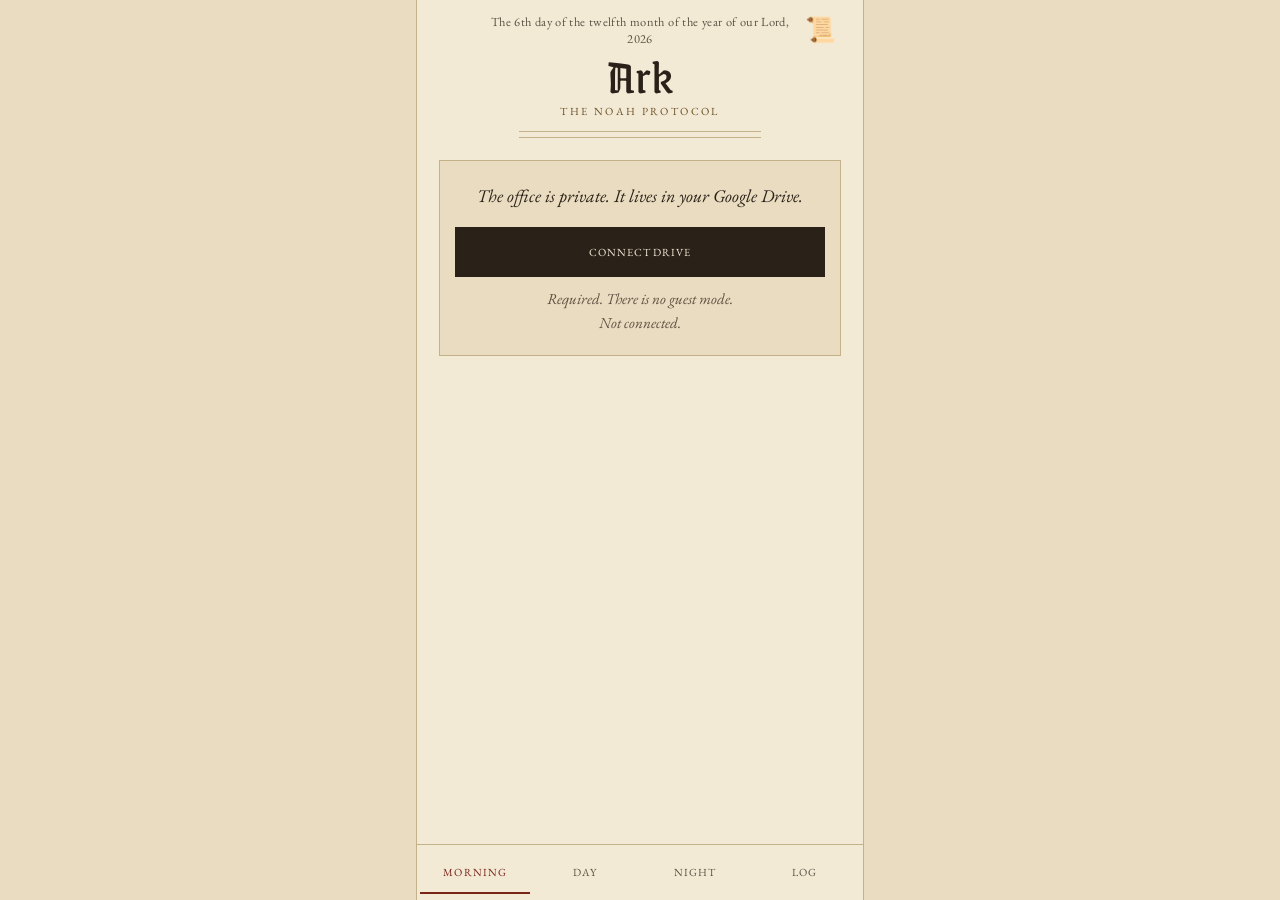
==== commit b3085d22: "Stop the Drive consent loop when Sheets is unavailable. A Sheets 403 was treated as a missing Drive " ====
--- a/index.html
+++ b/index.html
@@ -27,6 +27,7 @@
         <p class="connect-lead" data-i18n="connectDriveLead">The office is private. It lives in your Google Drive.</p>
         <button class="key connect-key" type="button" id="connectDriveMain" data-i18n="driveConnect">Connect Drive</button>
         <p class="connect-req" data-i18n="connectRequired">Required. There is no guest mode.</p>
+        <p class="connect-req" id="connectStatus"></p>
       </div>
       <div class="closed-card" id="officeClosed" hidden>
         <h3 data-i18n="officeClosed">This office is closed.</h3>
@@ -259,7 +260,7 @@
           </button>
         </div>
         <div class="build-block">
-          <p class="remind-note" id="buildLine">Build 58</p>
+          <p class="remind-note" id="buildLine">Build 59</p>
           <p class="remind-note" id="buildStatus"></p>
           <button type="button" class="remind-ics" id="buildReload" hidden>
             Reload to update
--- a/app.css
+++ b/app.css
@@ -55,6 +55,7 @@
 .connect-lead{font-style:italic;font-size:1.12rem;line-height:1.5;margin:0.2rem 0.4rem 0.85rem}
 .connect-key{width:100%;flex:none;margin:0.2rem 0 0.7rem}
 .connect-req{font-style:italic;color:var(--ink-soft);font-size:0.95rem}
+#connectStatus:empty{display:none}
 .closed-card h3{font-size:0.7rem;font-weight:400;letter-spacing:0.18em;text-transform:uppercase;color:var(--gold-deep);margin-bottom:0.7rem}
 .closed-body{font-style:italic;font-size:1.18rem;line-height:1.55;margin:0 0 0.85rem}
 .closed-foot{font-size:0.92rem;font-style:italic;color:var(--ink-soft);border-top:1px solid var(--rule);padding-top:0.75rem}
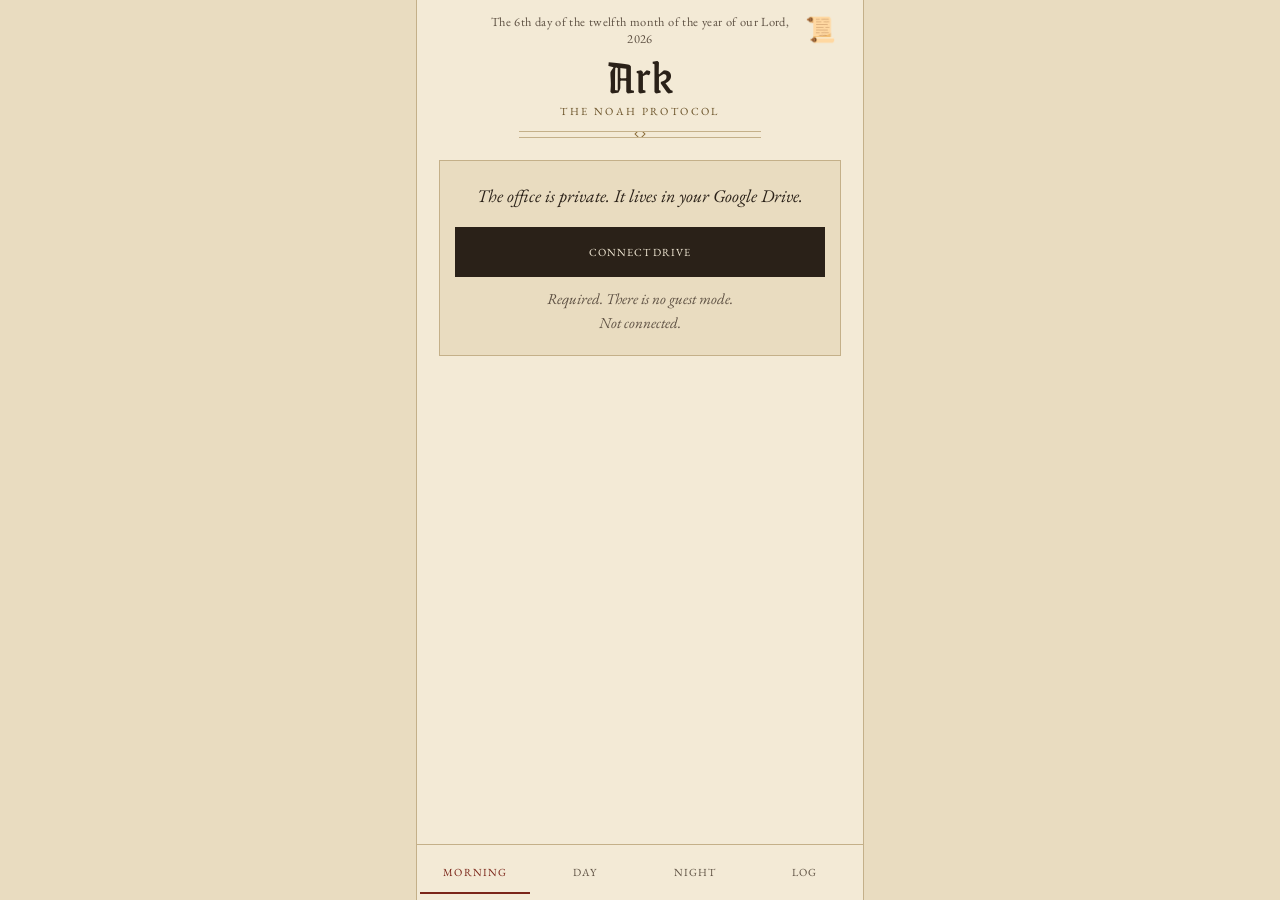
==== commit 3e699ded: "Shape the office, closed card, log, and share after the screenshots. Signed-in date line shows the p" ====
--- a/index.html
+++ b/index.html
@@ -31,7 +31,7 @@
       </div>
       <div class="closed-card" id="officeClosed" hidden>
         <h3 data-i18n="officeClosed">This office is closed.</h3>
-        <p class="closed-body" id="officeClosedBody"></p>
+        <div class="closed-body" id="officeClosedBody"></div>
         <p class="closed-foot" data-i18n="missStands">The miss will stand in the log.</p>
       </div>
       <section class="pane" id="pane-morning" hidden>
@@ -54,9 +54,10 @@
               <p>And lead us not into temptation, but deliver us from evil: For thine is the kingdom, and the power, and the glory, for ever. Amen.</p>
             </div>
           </div>
-          <div class="lesson" id="lessonMorning">
-            <h3 class="lesson-title" id="lessonTitle"></h3>
-            <p class="lesson-teach" id="lessonTeach"></p>
+          <div class="reading-card" id="lessonMorning">
+            <h3 data-i18n="morningHead">Morning</h3>
+            <p class="reading-title" id="lessonTitle"></p>
+            <p class="reading-body" id="lessonTeach"></p>
             <div class="daily-quote" id="lessonWitness">
               <p class="daily-quote-src" id="lessonSrc"></p>
               <p class="daily-quote-text" id="lessonText"></p>
@@ -74,15 +75,36 @@
             <p class="window-meta" data-window-meta="morning"></p>
             <div class="share-row">
               <button type="button" class="share-link" data-share="morning" data-i18n="shareReading">Share reading</button>
+              <span class="marks-line" data-marks></span>
             </div>
           </div>
         </div>
       </section>
       <section class="pane" id="pane-day" hidden>
         <div class="office-body">
-          <div class="lesson lesson-keep">
+          <div class="reading-card" id="middayReflect">
+            <h3 data-i18n="middayHead">Midday reflection</h3>
+            <p class="reading-title" id="middayTitle"></p>
+            <p class="reading-body" id="middayBody"></p>
+          </div>
+          <div class="reading-card lesson-keep">
             <h3 data-i18n="keepHead">Keep</h3>
-            <p id="lessonKeep"></p>
+            <p class="reading-body" id="lessonKeep"></p>
+          </div>
+          <div class="entry-block" data-entry="day">
+            <span data-i18n="yourEntry">Your entry</span>
+            <textarea class="note" data-slot="day" rows="4" data-i18n-placeholder="notePh"></textarea>
+            <input type="file" id="attach-day" hidden />
+            <div class="entry-keys">
+              <button class="key ghost" type="button" data-attach="day" data-i18n="attach">Attach</button>
+              <button class="key" type="button" data-save="day" data-i18n="save">Save</button>
+            </div>
+            <p class="attach-name" id="attachName-day"></p>
+            <p class="window-meta" data-window-meta="day"></p>
+            <div class="share-row">
+              <button type="button" class="share-link" data-share="day" data-i18n="shareReading">Share reading</button>
+              <span class="marks-line" data-marks></span>
+            </div>
           </div>
           <div class="desk">
             <h3 data-i18n="desk">Desk</h3>
@@ -96,30 +118,17 @@
             </div>
             <p class="desk-foot" id="chantFoot"></p>
           </div>
-          <div class="entry-block" data-entry="day">
-            <span data-i18n="yourEntry">Your entry</span>
-            <textarea class="note" data-slot="day" rows="4" data-i18n-placeholder="notePh"></textarea>
-            <input type="file" id="attach-day" hidden />
-            <div class="entry-keys">
-              <button class="key ghost" type="button" data-attach="day" data-i18n="attach">Attach</button>
-              <button class="key" type="button" data-save="day" data-i18n="save">Save</button>
-            </div>
-            <p class="attach-name" id="attachName-day"></p>
-            <p class="window-meta" data-window-meta="day"></p>
-            <div class="share-row">
-              <button type="button" class="share-link" data-share="day" data-i18n="shareReading">Share reading</button>
-            </div>
-          </div>
         </div>
       </section>
       <section class="pane" id="pane-night" hidden>
         <div class="office-body">
-          <div class="lesson lesson-close">
+          <div class="reading-card lesson-close">
             <h3 data-i18n="closeHead">Close</h3>
-            <p id="lessonClose"></p>
+            <p class="reading-title" id="nightTitle"></p>
+            <p class="reading-body" id="lessonClose"></p>
           </div>
           <div class="entry-block" data-entry="night">
-            <span data-i18n="closing">Closing notes</span>
+            <span data-i18n="yourEntry">Your entry</span>
             <textarea class="note night" data-slot="night" rows="8" data-i18n-placeholder="notePh"></textarea>
             <input type="file" id="attach-night" hidden />
             <div class="entry-keys">
@@ -130,6 +139,7 @@
             <p class="window-meta" data-window-meta="night"></p>
             <div class="share-row">
               <button type="button" class="share-link" data-share="night" data-i18n="shareReading">Share reading</button>
+              <span class="marks-line" data-marks></span>
             </div>
           </div>
           <div class="sleep-row">
@@ -144,9 +154,6 @@
         </div>
       </section>
       <section class="pane" id="pane-log" hidden>
-        <div class="lede">
-          <h2 data-i18n="logTitle">The log</h2>
-        </div>
         <div class="stats" id="logStats"></div>
         <div id="logList"></div>
         <p class="log-foot" data-i18n="logReadonly">Read-only. Restore from Drive.</p>
@@ -182,11 +189,14 @@
     <div class="modal-overlay" id="shareModal" onclick="closeShare()">
       <div class="modal-box" onclick="event.stopPropagation()">
         <div class="modal-header">
-          <div class="modal-title" data-i18n="shareThisOffice">Share this office</div>
+          <div class="modal-title share-modal-title" data-i18n="shareTitle">Share</div>
           <button class="modal-close" type="button" onclick="closeShare()">×</button>
         </div>
-        <p class="share-lead" data-i18n="shareReading">Share reading</p>
-        <p class="remind-note" data-i18n="shareReadingHelp">Curriculum only. Friend needs no Google.</p>
+        <p class="share-kicker" data-i18n="shareThisOffice">Share this office</p>
+        <div class="share-option">
+          <p class="share-lead" data-i18n="shareReading">Share reading</p>
+          <p class="remind-note" data-i18n="shareReadingHelp">Curriculum only. Friend needs no Google.</p>
+        </div>
         <label class="share-check">
           <input type="checkbox" id="shareInclude" />
           <span>
@@ -196,6 +206,11 @@
           </span>
         </label>
         <button type="button" class="key connect-key" id="shareGo" data-i18n="openSystemShare">Open system share</button>
+        <div class="share-responses">
+          <h3 data-i18n="responses">Responses</h3>
+          <p class="marks-line" data-marks></p>
+          <div id="shareComments"></div>
+        </div>
         <p class="remind-note" id="shareStatus"></p>
       </div>
     </div>
@@ -260,7 +275,7 @@
           </button>
         </div>
         <div class="build-block">
-          <p class="remind-note" id="buildLine">Build 59</p>
+          <p class="remind-note" id="buildLine">Build 60</p>
           <p class="remind-note" id="buildStatus"></p>
           <button type="button" class="remind-ics" id="buildReload" hidden>
             Reload to update
--- a/app.css
+++ b/app.css
@@ -16,7 +16,8 @@
 .setting{display:flex;align-items:center;justify-content:space-between;gap:0.75rem;margin:0.85rem 0}.setting>span{font-size:1.02rem}
 .drive-block{margin:1rem 0 0.2rem;padding-top:0.85rem;border-top:1px solid var(--rule)}.drive-block>span{display:block;font-size:1.02rem;margin-bottom:0.35rem}.drive-id{display:block;width:100%;background:var(--paper-2);border:1px solid var(--rule);color:var(--ink);min-height:2.6rem;padding:0 0.65rem;font-size:0.85rem;text-align:left}
 .build-block{margin:1.1rem 0 0.2rem;padding-top:0.85rem;border-top:1px solid var(--rule)}.build-block .remind-note{margin-bottom:0.35rem}
-.rule{border:0;height:7px;margin:0.7rem 2.4rem 0.9rem;border-top:1px solid var(--rule);border-bottom:1px solid var(--rule)}
+.rule{position:relative;border:0;height:7px;margin:0.7rem 2.4rem 0.9rem;border-top:1px solid var(--rule);border-bottom:1px solid var(--rule)}
+.rule::after{content:"";position:absolute;left:50%;top:50%;width:0.38rem;height:0.38rem;transform:translate(-50%,-50%) rotate(45deg);border:1px solid var(--gold);background:var(--paper)}
 .pane[hidden]{display:none!important}.lede{margin-bottom:1.15rem}.lede h2{font-size:1.02rem;font-weight:400;font-style:italic;color:var(--rubric);text-align:center;margin-bottom:0.65rem}.lede p{margin-bottom:0.75rem;font-size:1.08rem}
 .act{padding:0.95rem 0 1.05rem;border-top:1px dotted var(--rule)}.act-head{display:flex;align-items:flex-start;gap:0.65rem;cursor:pointer}.act-head input[type=checkbox]{appearance:none;-webkit-appearance:none;flex:0 0 1.35rem;width:1.35rem;height:1.35rem;margin-top:0.2rem;border:1.5px solid var(--gold);background:transparent;border-radius:1px}.act-head input[type=checkbox]:checked{background:var(--rubric);border-color:var(--rubric);box-shadow:inset 0 0 0 2px var(--paper)}
 .act-name{font-size:1.14rem;font-weight:700;line-height:1.3}.act-name .n{font-weight:400;font-style:italic;color:var(--rubric);margin-right:0.28rem}.act-body{margin:0.45rem 0 0 2.05rem;color:var(--ink-soft);font-size:1.04rem}.act-body p{margin-bottom:0.65rem}
@@ -28,13 +29,21 @@
 .film{margin:0 0 1.35rem;padding:0.85rem 0.8rem 1rem;border:1px solid var(--rule);background:var(--paper-2)}.film h3{font-size:0.7rem;font-weight:400;letter-spacing:0.18em;text-transform:uppercase;text-align:center;color:var(--gold-deep);margin-bottom:0.35rem}.film-title{font-size:1.05rem;text-align:center;margin-bottom:0.2rem}.film-ref{font-size:0.78rem;letter-spacing:0.08em;text-transform:uppercase;color:var(--rubric);text-align:center;margin-bottom:0.55rem}.film-frame{width:100%;aspect-ratio:16/9;background:#140f0c;margin-bottom:0.45rem;overflow:hidden;position:relative;z-index:1;isolation:isolate}.film-frame iframe{width:100%;height:100%;border:0;display:block;pointer-events:auto}.film-frame:fullscreen,.film-frame:-webkit-full-screen,.film-frame iframe:fullscreen,.film-frame iframe:-webkit-full-screen{width:100%;height:100%;aspect-ratio:auto;overflow:visible;background:#000}.film-foot{font-size:0.82rem;font-style:italic;color:var(--ink-soft);text-align:center}
 .our-father{margin:0 0 1.35rem;padding:0.85rem 0.8rem 1rem;border:1px solid var(--rule);background:var(--paper-2)}.our-father h3{font-size:0.7rem;font-weight:400;letter-spacing:0.18em;text-transform:uppercase;text-align:center;color:var(--gold-deep);margin-bottom:0.35rem}.our-father-src{font-size:0.78rem;letter-spacing:0.08em;text-transform:uppercase;color:var(--rubric);text-align:center;margin-bottom:0.55rem}.our-father-text p{font-style:italic;text-align:center;font-size:1.08rem;line-height:1.58;margin:0 0 0.55rem;color:var(--ink)}.our-father-text p:last-child{margin-bottom:0}
 .daily-quote{margin:0 0 1.35rem;padding:0.85rem 0.8rem 1rem;border:1px solid var(--rule);background:var(--paper-2)}.daily-quote-src{font-size:0.78rem;letter-spacing:0.08em;text-transform:uppercase;color:var(--rubric);text-align:center;margin-bottom:0.55rem}.daily-quote-text{font-style:italic;text-align:center;font-size:1.08rem;line-height:1.58;color:var(--ink)}
-.lesson{margin:0 0 1.35rem}.lesson-title{font-size:0.7rem;font-weight:400;letter-spacing:0.18em;text-transform:uppercase;text-align:center;color:var(--gold-deep);margin-bottom:0.55rem}.lesson-teach{font-size:1.08rem;line-height:1.58;color:var(--ink);margin-bottom:0.85rem}.lesson .daily-quote{margin:0}.lesson-keep,.lesson-close{margin:0 0 1.35rem;padding:0.85rem 0.8rem 1rem;border:1px solid var(--rule);background:var(--paper-2)}.lesson-keep h3,.lesson-close h3{font-size:0.7rem;font-weight:400;letter-spacing:0.18em;text-transform:uppercase;text-align:center;color:var(--gold-deep);margin-bottom:0.55rem}.lesson-keep p,.lesson-close p{font-size:1.08rem;line-height:1.58;color:var(--ink);text-align:center}
+.reading-card{margin:0 0 1.15rem;padding:1.05rem 0.9rem 1.15rem;border:1px solid var(--rule);background:var(--paper-2);text-align:center}
+.reading-card h3{display:flex;align-items:center;gap:0.7rem;font-size:0.68rem;font-weight:400;letter-spacing:0.18em;text-transform:uppercase;color:var(--gold-deep);margin:0 0 0.75rem}
+.reading-card h3::before,.reading-card h3::after{content:"";flex:1;height:1px;background:var(--rule)}
+.reading-title{font-size:1.18rem;line-height:1.4;color:var(--rubric);margin:0 0 0.55rem}
+.reading-title:empty{display:none}
+.reading-body{font-style:italic;font-size:1.08rem;line-height:1.62;color:var(--ink);margin:0}
+.reading-body:empty{display:none}
+.reading-card .daily-quote{margin:0.85rem 0 0;padding:0;border:0;background:transparent}
+.lesson-keep .reading-body,.lesson-close .reading-body{margin:0}
 .pane > .note-block{margin:0 0 1.35rem}
 .desk{margin:0 0 1.35rem;padding:0.85rem 0.8rem 1rem;border:1px solid var(--rule);background:var(--paper-2);position:relative}.desk h3{font-size:0.7rem;font-weight:400;letter-spacing:0.18em;text-transform:uppercase;text-align:center;color:var(--gold-deep);margin-bottom:0.35rem}.desk-now{font-size:0.98rem;text-align:center;margin-bottom:0.45rem;min-height:1.4em}.chant-wave{display:block;width:100%;height:4.5rem;margin:0 0 0.55rem;background:var(--paper);border:1px solid var(--rule)}.chant-hidden{position:absolute;width:1px;height:1px;padding:0;margin:-1px;overflow:hidden;clip:rect(0,0,0,0);border:0}.desk-keys{display:grid;grid-template-columns:1fr 1fr 1fr;gap:0.4rem}.desk-keys .key{flex:none;width:100%}.desk-foot{margin-top:0.55rem;font-size:0.82rem;font-style:italic;color:var(--ink-soft);text-align:center}
 .select-input{flex:1;background:var(--paper-2);border:1px solid var(--rule);min-height:3.15rem;padding:0 0.7rem;font-size:1rem;text-align:center}.key{appearance:none;flex:0 0 5.5rem;background:var(--ink);color:var(--paper);border:1px solid var(--ink);min-height:3.15rem;font-size:0.68rem;letter-spacing:0.08em;text-transform:uppercase;cursor:pointer}
 .nav-bar{position:fixed;left:50%;bottom:0;transform:translateX(-50%);width:min(var(--max),100%);display:grid;grid-template-columns:1fr 1fr 1fr 1fr;background:var(--paper);border-top:1px solid var(--rule);padding:0.25rem 0.2rem calc(0.35rem + env(safe-area-inset-bottom));z-index:30}.nav-bar button{appearance:none;background:none;border:0;min-height:2.85rem;font-size:0.68rem;letter-spacing:0.1em;text-transform:uppercase;color:var(--ink-soft);cursor:pointer}.nav-bar button.active{color:var(--rubric);box-shadow:inset 0 -2px 0 var(--rubric)}
 .stats{display:grid;grid-template-columns:1fr 1fr 1fr;gap:0.45rem;margin-bottom:1.25rem}.stat{border:1px solid var(--rule);padding:0.65rem 0.4rem 0.7rem;text-align:center}.stat b{display:block;font-size:1.45rem;font-weight:400;color:var(--rubric);line-height:1.15}.stat span{display:block;margin-top:0.2rem;font-size:0.62rem;letter-spacing:0.08em;text-transform:uppercase;color:var(--ink-soft)}
-.log-day{border-bottom:1px dotted var(--rule);padding:0.65rem 0}.log-day-head{font-size:1.15rem;margin-bottom:0.1rem}.log-day summary{cursor:pointer;list-style:none;font-size:1.02rem}.log-day summary::-webkit-details-marker{display:none}.log-day .meta{color:var(--ink-soft);font-size:0.9rem;font-style:italic}.log-entry{margin-top:0.55rem}.log-entry .k{font-size:0.68rem;letter-spacing:0.12em;text-transform:uppercase;color:var(--gold-deep);margin-bottom:0.15rem}.log-entry p{font-style:italic;white-space:pre-wrap;color:var(--ink)}.log-empty{font-style:italic;color:var(--ink-soft)}
+.log-day{border-bottom:1px solid var(--rule);padding:0.95rem 0}.log-day-head{font-size:1.25rem;margin-bottom:0.2rem}.log-day .meta{color:var(--ink-soft);font-size:0.9rem;font-style:italic}.log-note{font-style:italic;white-space:pre-wrap;color:var(--ink);margin:0.45rem 0 0;line-height:1.55}.log-empty{font-style:italic;color:var(--ink-soft)}
 .remind{margin:1.4rem 0 0.4rem;padding:0.95rem 0 0.2rem;border-top:1px dotted var(--rule)}.remind h3{font-size:0.7rem;font-weight:400;letter-spacing:0.18em;text-transform:uppercase;color:var(--gold-deep);margin-bottom:0.45rem}.remind-note{font-size:0.95rem;font-style:italic;color:var(--ink-soft);margin-bottom:0.7rem}.remind-row{display:flex;align-items:center;justify-content:space-between;gap:0.75rem;min-height:2.75rem;margin:0.2rem 0}.remind-row label{font-size:1.02rem}.remind-row input[type=time]{background:var(--paper-2);border:1px solid var(--rule);color:var(--ink);min-height:2.6rem;padding:0 0.5rem;font-size:1rem}.remind-row input[type=checkbox]{width:1.25rem;height:1.25rem;accent-color:var(--rubric)}.remind-ics{display:block;width:100%;margin:0.65rem 0 0.85rem;background:var(--ink);color:var(--paper);border:0;min-height:2.8rem;font-size:0.78rem;letter-spacing:0.08em;text-transform:uppercase;cursor:pointer}
 .modal-overlay{position:fixed;inset:0;background:rgba(26,22,18,0.78);display:none;justify-content:center;align-items:flex-end;z-index:80}.modal-overlay.open{display:flex!important}.modal-box{background:var(--paper);width:100%;max-width:var(--max);padding:1.1rem var(--pad) calc(1.2rem + env(safe-area-inset-bottom));max-height:88dvh;display:flex;flex-direction:column;border-top:3px solid var(--rubric)}.modal-header{display:flex;justify-content:space-between;align-items:baseline;gap:0.75rem;border-bottom:1px solid var(--rule);padding-bottom:0.6rem;margin-bottom:0.75rem}.modal-title{font-size:1.05rem;font-style:italic;color:var(--rubric)}
 #settingsModal .modal-header{align-items:center}
@@ -52,13 +61,16 @@
   .wordmark{font-size:3.1rem}
 }
 .connect-card,.closed-card{margin:0.35rem 0 1.4rem;padding:1.15rem 0.95rem 1.25rem;border:1px solid var(--rule);background:var(--paper-2);text-align:center}
+.closed-card{padding:1.45rem 1.05rem 1.35rem}
 .connect-lead{font-style:italic;font-size:1.12rem;line-height:1.5;margin:0.2rem 0.4rem 0.85rem}
 .connect-key{width:100%;flex:none;margin:0.2rem 0 0.7rem}
 .connect-req{font-style:italic;color:var(--ink-soft);font-size:0.95rem}
 #connectStatus:empty{display:none}
-.closed-card h3{font-size:0.7rem;font-weight:400;letter-spacing:0.18em;text-transform:uppercase;color:var(--gold-deep);margin-bottom:0.7rem}
-.closed-body{font-style:italic;font-size:1.18rem;line-height:1.55;margin:0 0 0.85rem}
-.closed-foot{font-size:0.92rem;font-style:italic;color:var(--ink-soft);border-top:1px solid var(--rule);padding-top:0.75rem}
+.closed-card h3{display:flex;align-items:center;gap:0.7rem;font-size:0.68rem;font-weight:400;letter-spacing:0.18em;text-transform:uppercase;color:var(--gold-deep);margin:0 0 1rem}
+.closed-card h3::before,.closed-card h3::after{content:"";flex:1;height:1px;background:var(--rule)}
+.closed-body{font-style:italic;font-size:1.28rem;line-height:1.5;margin:0 0 1.05rem}
+.closed-body p{margin:0 0 0.35rem}.closed-body p:last-child{margin:0}
+.closed-foot{font-size:0.95rem;font-style:italic;color:var(--ink-soft);border-top:1px solid var(--rule);padding-top:0.85rem;margin:0}
 .entry-block{margin:0 0 1.35rem}
 .entry-block>span{display:block;font-size:0.7rem;letter-spacing:0.16em;text-transform:uppercase;color:var(--gold-deep);margin-bottom:0.3rem;text-align:center}
 .entry-keys{display:grid;grid-template-columns:1fr 1fr;gap:0.5rem;margin-top:0.65rem}
@@ -67,6 +79,16 @@
 .attach-name,.window-meta{font-style:italic;color:var(--ink-soft);text-align:center;margin-top:0.5rem;font-size:0.92rem;min-height:1.2em}
 .share-row{display:flex;justify-content:space-between;align-items:baseline;gap:0.75rem;margin-top:0.65rem}
 .share-link{appearance:none;background:none;border:0;padding:0;color:var(--rubric);font-style:italic;font-size:1rem;cursor:pointer;text-align:left}
+.marks-line{font-size:0.92rem;font-style:italic;color:var(--gold-deep);text-align:right}
+.share-kicker{text-align:center;font-style:italic;color:var(--rubric);margin:0 0 0.85rem}
+.share-modal-title{font-family:var(--font-display);font-style:normal;font-size:1.9rem;letter-spacing:0.02em;color:var(--ink)}
+.share-option{padding-bottom:0.75rem;margin-bottom:0.35rem;border-bottom:1px solid var(--rule)}
+.share-responses{margin:1.1rem 0 0.2rem;padding-top:0.85rem;border-top:1px solid var(--rule);text-align:center}
+.share-responses h3{font-size:0.68rem;font-weight:400;letter-spacing:0.18em;text-transform:uppercase;color:var(--gold-deep);margin:0 0 0.45rem}
+.share-responses .marks-line{display:block;text-align:center;letter-spacing:0.08em;text-transform:uppercase;font-style:normal;font-size:0.78rem}
+#shareComments:empty{display:none}
+#shareComments{margin-top:0.65rem;font-style:italic;color:var(--ink-soft);font-size:0.98rem}
+#shareComments p{margin:0 0 0.35rem}
 .share-link[hidden],.entry-block[data-locked] .entry-keys,.office-body[hidden]{display:none!important}
 .entry-block[data-locked] textarea.note{background:var(--paper);opacity:0.92}
 .share-lead{font-size:1.05rem;font-style:italic;color:var(--rubric);margin-bottom:0.25rem}
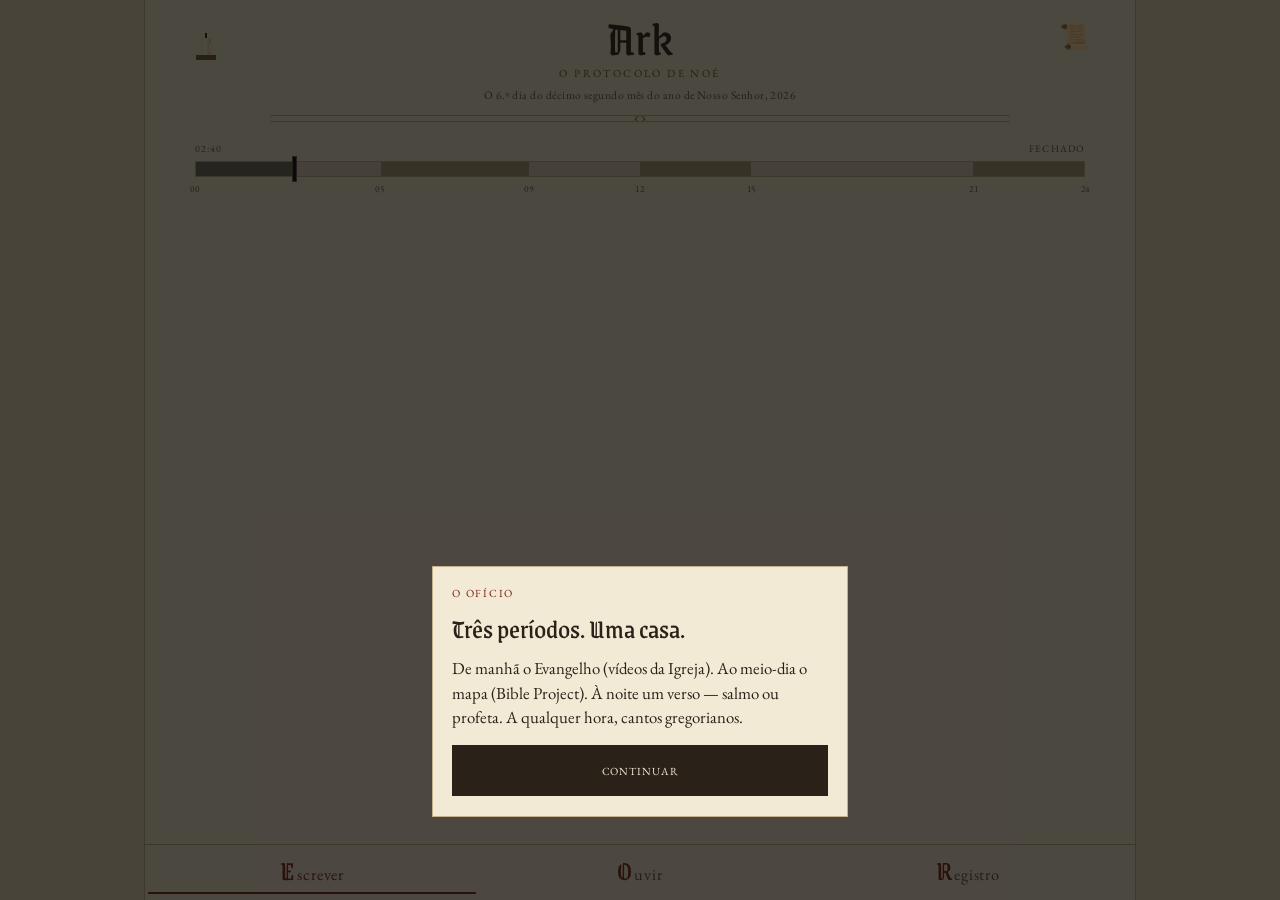
==== commit 5cb7e309: "Build 66. Load the office overlays from index.html." ====
--- a/index.html
+++ b/index.html
@@ -17,7 +17,7 @@
   <body>
     <div class="page">
       <header class="masthead">
-        <button type="button" class="settings-btn" id="settingsBtn" aria-label="Settings">📜</button>
+        <button type="button" class="settings-btn" id="settingsBtn" aria-label="Settings">巽</button>
         <p class="date-line" id="dateLine"></p>
         <h1 class="wordmark">Ark</h1>
         <p class="subtitle" data-i18n="subtitle">The Noah Protocol</p>
@@ -33,6 +33,7 @@
         <h3 data-i18n="officeClosed">This office is closed.</h3>
         <div class="closed-body" id="officeClosedBody"></div>
         <p class="closed-foot" data-i18n="missStands">The miss will stand in the log.</p>
+        <button type="button" class="key connect-key" id="shareClosed" hidden data-i18n="shareTitle">Share</button>
       </div>
       <section class="pane" id="pane-morning" hidden>
         <div class="office-body">
@@ -66,17 +67,21 @@
           <div class="entry-block" data-entry="morning">
             <span data-i18n="yourEntry">Your entry</span>
             <textarea class="note" data-slot="morning" rows="4" data-i18n-placeholder="notePh"></textarea>
-            <input type="file" id="attach-morning" hidden />
+            <input type="file" id="attach-photo-morning" accept="image/*" hidden />
+            <input type="file" id="attach-video-morning" accept="video/*" hidden />
+            <input type="file" id="attach-audio-morning" accept="audio/*" hidden />
+            <div class="entry-media">
+              <button class="key ghost" type="button" data-photo="morning" data-i18n="photo">Photo</button>
+              <button class="key ghost" type="button" data-video="morning" data-i18n="video">Video</button>
+              <button class="key ghost" type="button" data-voice="morning" data-i18n="voice">Voice</button>
+            </div>
             <div class="entry-keys">
-              <button class="key ghost" type="button" data-attach="morning" data-i18n="attach">Attach</button>
               <button class="key" type="button" data-save="morning" data-i18n="save">Save</button>
+              <button class="key ghost" type="button" data-share="morning" data-i18n="shareTitle">Share</button>
             </div>
             <p class="attach-name" id="attachName-morning"></p>
             <p class="window-meta" data-window-meta="morning"></p>
-            <div class="share-row">
-              <button type="button" class="share-link" data-share="morning" data-i18n="shareReading">Share reading</button>
-              <span class="marks-line" data-marks></span>
-            </div>
+            <p class="marks-line" data-marks></p>
           </div>
         </div>
       </section>
@@ -94,17 +99,21 @@
           <div class="entry-block" data-entry="day">
             <span data-i18n="yourEntry">Your entry</span>
             <textarea class="note" data-slot="day" rows="4" data-i18n-placeholder="notePh"></textarea>
-            <input type="file" id="attach-day" hidden />
+            <input type="file" id="attach-photo-day" accept="image/*" hidden />
+            <input type="file" id="attach-video-day" accept="video/*" hidden />
+            <input type="file" id="attach-audio-day" accept="audio/*" hidden />
+            <div class="entry-media">
+              <button class="key ghost" type="button" data-photo="day" data-i18n="photo">Photo</button>
+              <button class="key ghost" type="button" data-video="day" data-i18n="video">Video</button>
+              <button class="key ghost" type="button" data-voice="day" data-i18n="voice">Voice</button>
+            </div>
             <div class="entry-keys">
-              <button class="key ghost" type="button" data-attach="day" data-i18n="attach">Attach</button>
               <button class="key" type="button" data-save="day" data-i18n="save">Save</button>
+              <button class="key ghost" type="button" data-share="day" data-i18n="shareTitle">Share</button>
             </div>
             <p class="attach-name" id="attachName-day"></p>
             <p class="window-meta" data-window-meta="day"></p>
-            <div class="share-row">
-              <button type="button" class="share-link" data-share="day" data-i18n="shareReading">Share reading</button>
-              <span class="marks-line" data-marks></span>
-            </div>
+            <p class="marks-line" data-marks></p>
           </div>
           <div class="desk">
             <h3 data-i18n="desk">Desk</h3>
@@ -130,17 +139,21 @@
           <div class="entry-block" data-entry="night">
             <span data-i18n="yourEntry">Your entry</span>
             <textarea class="note night" data-slot="night" rows="8" data-i18n-placeholder="notePh"></textarea>
-            <input type="file" id="attach-night" hidden />
+            <input type="file" id="attach-photo-night" accept="image/*" hidden />
+            <input type="file" id="attach-video-night" accept="video/*" hidden />
+            <input type="file" id="attach-audio-night" accept="audio/*" hidden />
+            <div class="entry-media">
+              <button class="key ghost" type="button" data-photo="night" data-i18n="photo">Photo</button>
+              <button class="key ghost" type="button" data-video="night" data-i18n="video">Video</button>
+              <button class="key ghost" type="button" data-voice="night" data-i18n="voice">Voice</button>
+            </div>
             <div class="entry-keys">
-              <button class="key ghost" type="button" data-attach="night" data-i18n="attach">Attach</button>
               <button class="key" type="button" data-save="night" data-i18n="save">Save</button>
+              <button class="key ghost" type="button" data-share="night" data-i18n="shareTitle">Share</button>
             </div>
             <p class="attach-name" id="attachName-night"></p>
             <p class="window-meta" data-window-meta="night"></p>
-            <div class="share-row">
-              <button type="button" class="share-link" data-share="night" data-i18n="shareReading">Share reading</button>
-              <span class="marks-line" data-marks></span>
-            </div>
+            <p class="marks-line" data-marks></p>
           </div>
           <div class="sleep-row">
             <select id="noiseSelect" class="select-input">
@@ -275,7 +288,7 @@
           </button>
         </div>
         <div class="build-block">
-          <p class="remind-note" id="buildLine">Build 60</p>
+          <p class="remind-note" id="buildLine">Build 66</p>
           <p class="remind-note" id="buildStatus"></p>
           <button type="button" class="remind-ics" id="buildReload" hidden>
             Reload to update
@@ -295,5 +308,23 @@
     <script src="drive-journal.js"></script>
     <script src="share.js"></script>
     <script src="app.js"></script>
+    <script src="ui63.js"></script>
+    <script src="office-year.js"></script>
+    <script src="day-rail.js"></script>
+    <script src="listen-desk.js"></script>
+    <script src="listen-lock.js"></script>
+    <script src="candle-flicker.js"></script>
+    <script src="office-tidy.js"></script>
+    <script src="mood-marks.js"></script>
+    <script src="scroll-btn.js"></script>
+    <script src="overlay-i18n.js"></script>
+    <script src="wide-viewport.js"></script>
+    <script src="lang-sweep.js"></script>
+    <script src="date-line.js"></script>
+    <script src="drop-cap.js"></script>
+    <script src="marks-log.js"></script>
+    <script src="onboard-pt.js"></script>
+    <script src="demo-off.js"></script>
+    <script src="settings-tidy.js"></script>
   </body>
 </html>
--- a/app.css
+++ b/app.css
@@ -73,23 +73,26 @@
 .closed-foot{font-size:0.95rem;font-style:italic;color:var(--ink-soft);border-top:1px solid var(--rule);padding-top:0.85rem;margin:0}
 .entry-block{margin:0 0 1.35rem}
 .entry-block>span{display:block;font-size:0.7rem;letter-spacing:0.16em;text-transform:uppercase;color:var(--gold-deep);margin-bottom:0.3rem;text-align:center}
-.entry-keys{display:grid;grid-template-columns:1fr 1fr;gap:0.5rem;margin-top:0.65rem}
+.entry-media{display:grid;grid-template-columns:1fr 1fr 1fr;gap:0.45rem;margin-top:0.65rem}
+.entry-media .key{width:100%;flex:none;font-size:0.62rem}
+.entry-keys{display:grid;grid-template-columns:1fr 1fr;gap:0.5rem;margin-top:0.5rem}
 .entry-keys .key{width:100%;flex:none}
 .key.ghost{background:var(--paper);color:var(--ink);border:1px solid var(--rule)}
+.key.is-recording{background:var(--rubric);color:var(--paper);border-color:var(--rubric)}
 .attach-name,.window-meta{font-style:italic;color:var(--ink-soft);text-align:center;margin-top:0.5rem;font-size:0.92rem;min-height:1.2em}
-.share-row{display:flex;justify-content:space-between;align-items:baseline;gap:0.75rem;margin-top:0.65rem}
-.share-link{appearance:none;background:none;border:0;padding:0;color:var(--rubric);font-style:italic;font-size:1rem;cursor:pointer;text-align:left}
-.marks-line{font-size:0.92rem;font-style:italic;color:var(--gold-deep);text-align:right}
+.marks-line{font-size:1.05rem;text-align:center;color:var(--gold-deep);margin-top:0.55rem;letter-spacing:0.04em}
 .share-kicker{text-align:center;font-style:italic;color:var(--rubric);margin:0 0 0.85rem}
 .share-modal-title{font-family:var(--font-display);font-style:normal;font-size:1.9rem;letter-spacing:0.02em;color:var(--ink)}
 .share-option{padding-bottom:0.75rem;margin-bottom:0.35rem;border-bottom:1px solid var(--rule)}
 .share-responses{margin:1.1rem 0 0.2rem;padding-top:0.85rem;border-top:1px solid var(--rule);text-align:center}
 .share-responses h3{font-size:0.68rem;font-weight:400;letter-spacing:0.18em;text-transform:uppercase;color:var(--gold-deep);margin:0 0 0.45rem}
-.share-responses .marks-line{display:block;text-align:center;letter-spacing:0.08em;text-transform:uppercase;font-style:normal;font-size:0.78rem}
+.share-responses .marks-line{display:block;text-align:center;letter-spacing:0.06em;font-style:normal;font-size:1.05rem}
 #shareComments:empty{display:none}
 #shareComments{margin-top:0.65rem;font-style:italic;color:var(--ink-soft);font-size:0.98rem}
 #shareComments p{margin:0 0 0.35rem}
-.share-link[hidden],.entry-block[data-locked] .entry-keys,.office-body[hidden]{display:none!important}
+.entry-block[data-locked] .entry-media,.entry-block[data-locked] [data-save],.office-body[hidden]{display:none!important}
+#shareClosed[hidden]{display:none!important}
+#shareClosed{margin:0.85rem 0 0}
 .entry-block[data-locked] textarea.note{background:var(--paper);opacity:0.92}
 .share-lead{font-size:1.05rem;font-style:italic;color:var(--rubric);margin-bottom:0.25rem}
 .share-check{display:flex;align-items:flex-start;gap:0.65rem;margin:0.85rem 0 1rem;text-align:left}
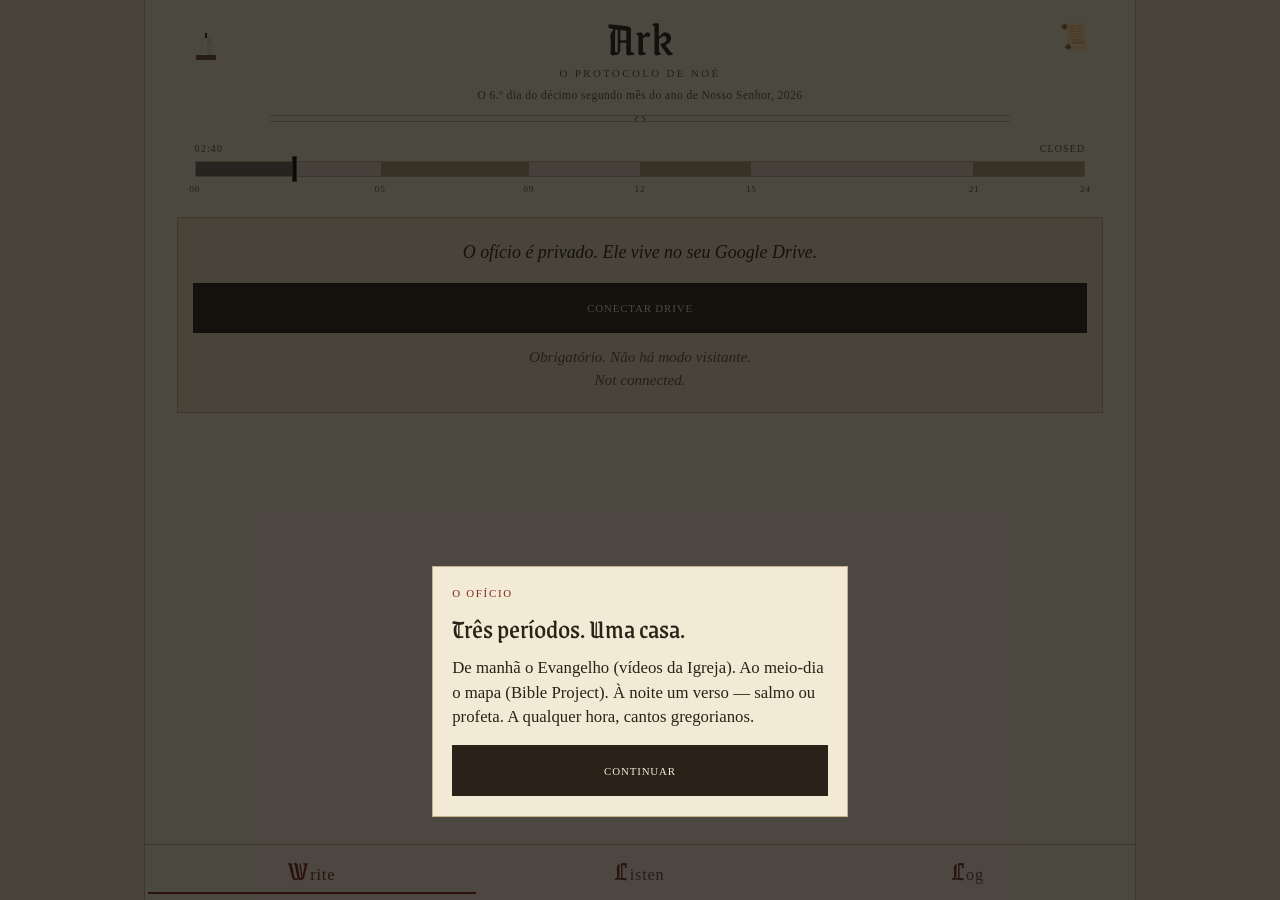
==== commit 522c7537: "Apply the final SHKLR brand kit (dual mode) - Favicon (light/dark swap), .ico, 16/32, apple-touch, 1" ====
--- a/index.html
+++ b/index.html
@@ -8,10 +8,23 @@
     <link rel="icon" href="icons/favicon.svg" type="image/svg+xml" />
     <link rel="icon" href="icons/favicon.ico" sizes="32x32" />
     <link rel="apple-touch-icon" href="icons/apple-touch-icon.png" />
-    <meta name="theme-color" content="#000000" />
+    <meta name="theme-color" content="#e9dcc0" />
+    <meta name="description" content="Daily rite: stoic, faithful, insulated." />
+    <meta property="og:type" content="website" />
+    <meta property="og:site_name" content="ARK" />
+    <meta property="og:title" content="ARK" />
+    <meta property="og:description" content="Daily rite: stoic, faithful, insulated." />
+    <meta property="og:url" content="https://sergioshklr.github.io/ark/" />
+    <meta property="og:image" content="https://sergioshklr.github.io/ark/og.png" />
+    <meta property="og:image:width" content="1200" />
+    <meta property="og:image:height" content="630" />
+    <meta name="twitter:card" content="summary_large_image" />
+    <meta name="twitter:title" content="ARK" />
+    <meta name="twitter:description" content="Daily rite: stoic, faithful, insulated." />
+    <meta name="twitter:image" content="https://sergioshklr.github.io/ark/x-card.png" />
     <meta name="apple-mobile-web-app-capable" content="yes" />
     <meta name="apple-mobile-web-app-title" content="Ark" />
-    <meta name="apple-mobile-web-app-status-bar-style" content="black" />
+    <meta name="apple-mobile-web-app-status-bar-style" content="default" />
     <link rel="stylesheet" href="app.css" />
   </head>
   <body>
--- a/app.css
+++ b/app.css
@@ -1,8 +1,5 @@
-@font-face{font-family:"EB Garamond";src:url("fonts/eb-garamond-400.woff2") format("woff2");font-weight:400;font-style:normal;font-display:swap}
-@font-face{font-family:"EB Garamond";src:url("fonts/eb-garamond-400-italic.woff2") format("woff2");font-weight:400;font-style:italic;font-display:swap}
-@font-face{font-family:"EB Garamond";src:url("fonts/eb-garamond-700.woff2") format("woff2");font-weight:700;font-style:normal;font-display:swap}
 @font-face{font-family:"Grenze Gotisch";src:url("fonts/grenze-gotisch-400.woff2") format("woff2");font-weight:400;font-style:normal;font-display:swap}
-:root{--paper:#f3ead6;--paper-2:#e9dcc0;--ink:#2a2118;--ink-soft:#5e5143;--rubric:#7a2418;--rule:#c4b089;--gold:#8a6d3b;--gold-deep:#6a5228;--font-book:"EB Garamond",Georgia,"Palatino Linotype",Palatino,"Times New Roman",serif;--font-display:"Grenze Gotisch",Georgia,serif;--pad:1.1rem;--max:26.5rem;--nav-h:3.6rem}
+:root{--paper:#f3ead6;--paper-2:#e9dcc0;--ink:#2a2118;--ink-soft:#5e5143;--rubric:#7a2418;--rule:#c4b089;--gold:#8a6d3b;--gold-deep:#6a5228;--font-book:ui-serif,Georgia,Cambria,"Palatino Linotype",Palatino,"Times New Roman",serif;--font-display:"Grenze Gotisch",Georgia,serif;--pad:1.1rem;--max:26.5rem;--nav-h:3.6rem}
 html[data-theme="dark"]{--paper:#1a1612;--paper-2:#241f19;--ink:#eddcc0;--ink-soft:#b9a78c;--rubric:#d46a58;--rule:#5a4c38;--gold:#c4a056;--gold-deep:#e0c27a}
 @media(prefers-color-scheme:dark){html:not([data-theme="light"]){--paper:#1a1612;--paper-2:#241f19;--ink:#eddcc0;--ink-soft:#b9a78c;--rubric:#d46a58;--rule:#5a4c38;--gold:#c4a056;--gold-deep:#e0c27a}}
 *{box-sizing:border-box;margin:0;padding:0}html,body{background:var(--paper);color:var(--ink);direction:ltr}html{overflow-x:hidden}body{font-family:var(--font-book);font-size:1.125rem;line-height:1.55;-webkit-font-smoothing:antialiased;padding:env(safe-area-inset-top) 0 0}button,input,textarea,select{font-family:inherit;color:inherit}
